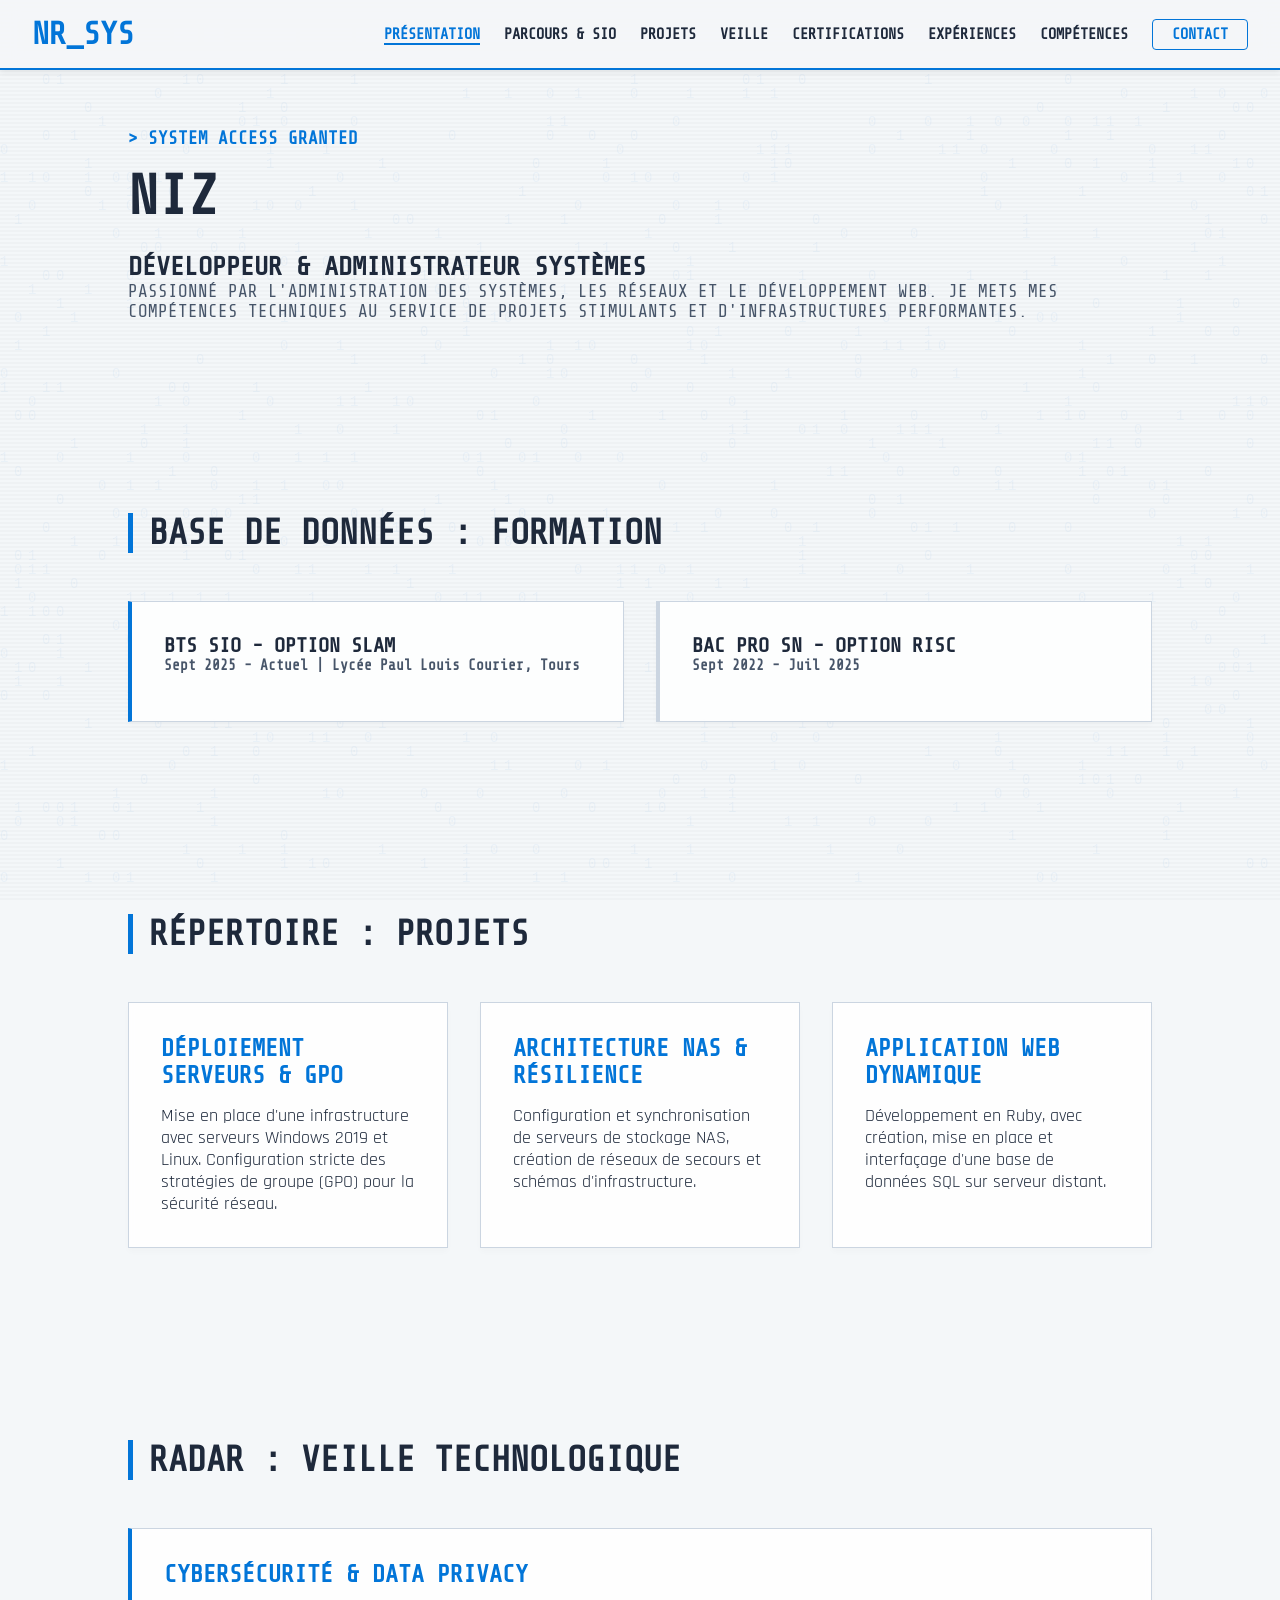
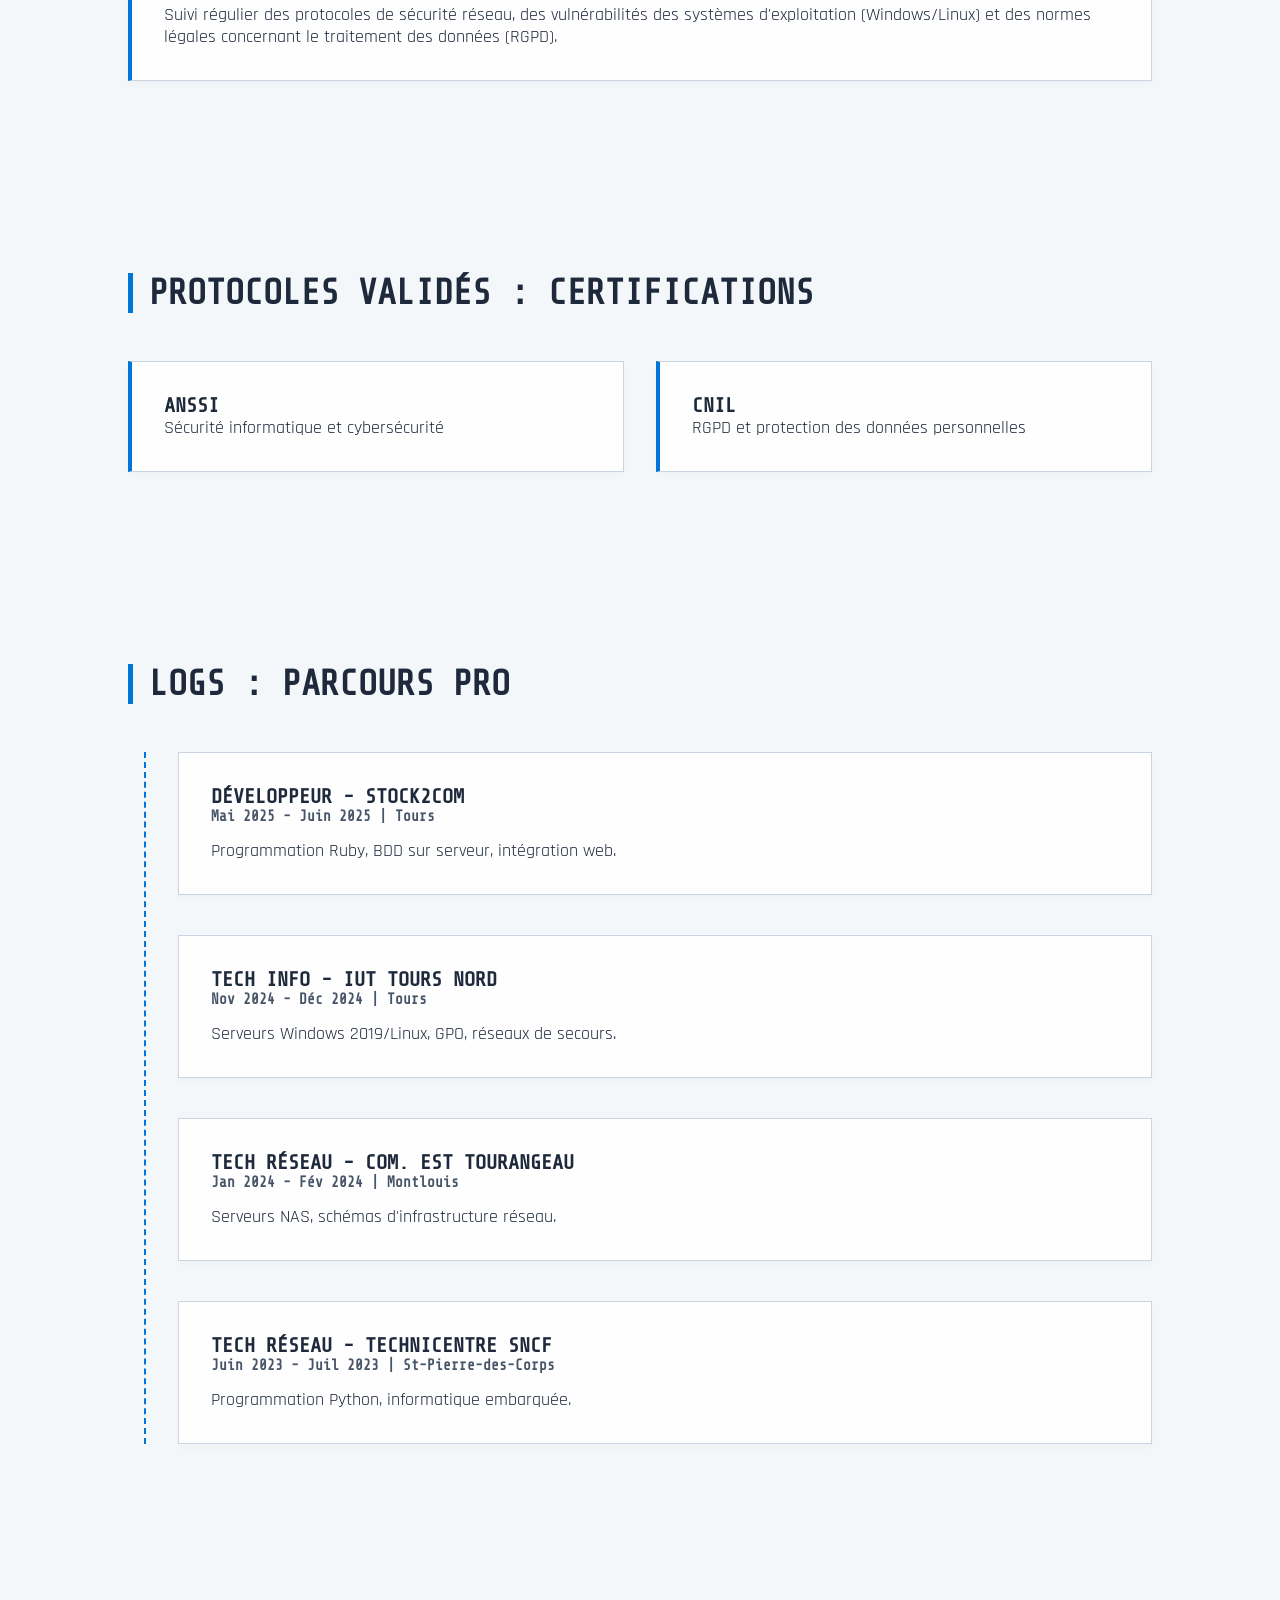
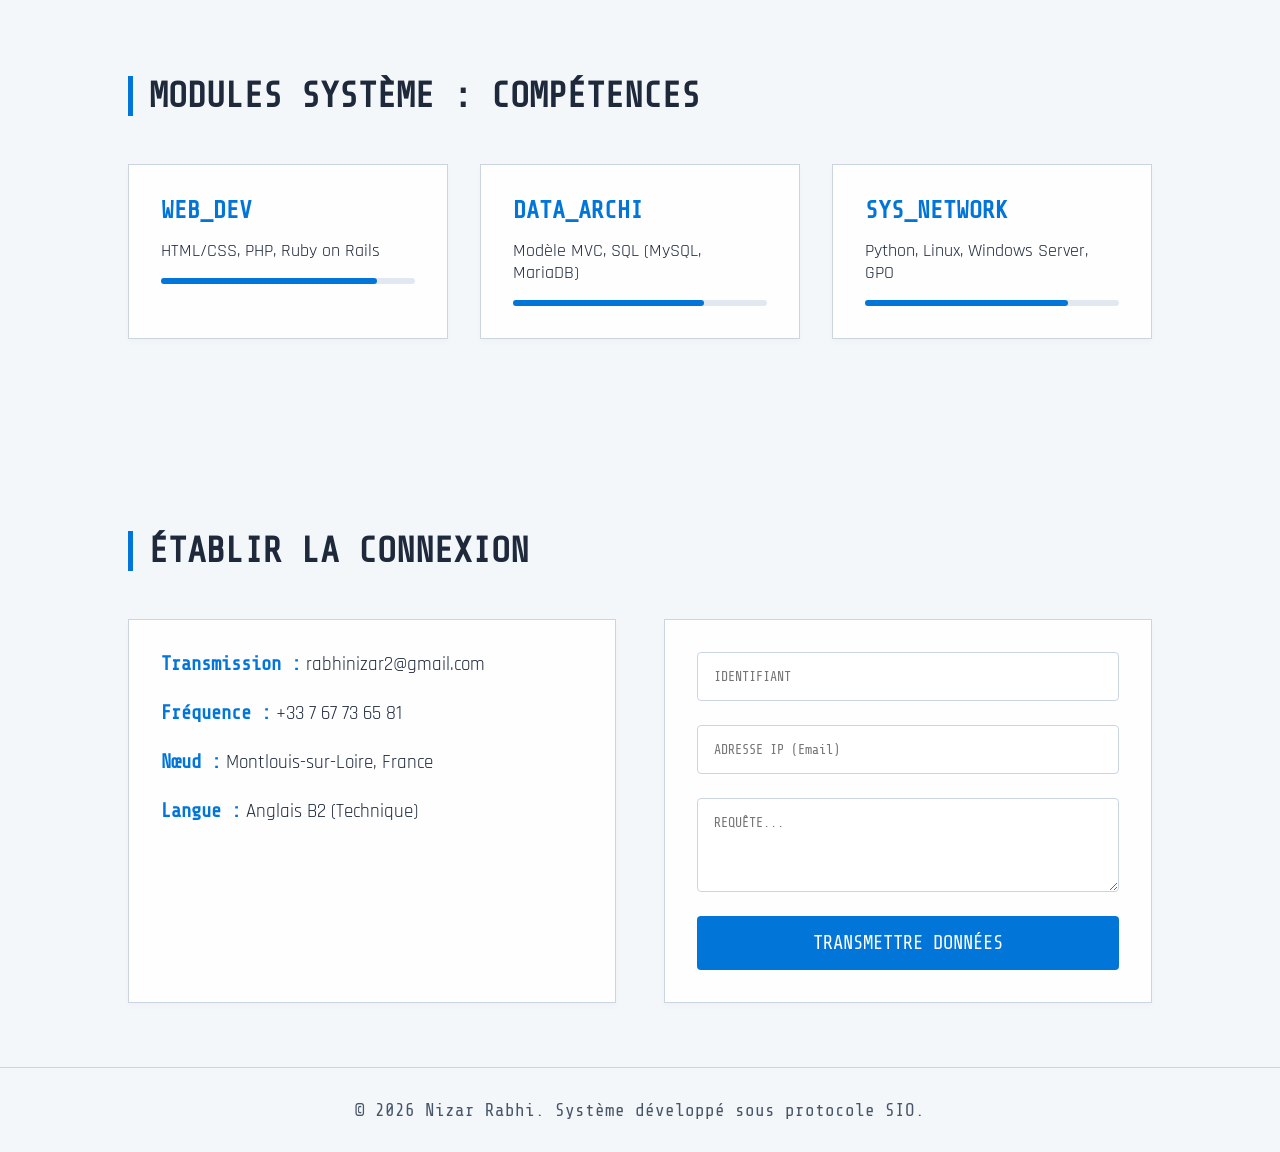
==== portfolio immobile/index.html @ 6096b87e "Add files via upload" ====
<!DOCTYPE html>
<html lang="fr">
<head>
    <meta charset="UTF-8">
    <meta name="viewport" content="width=device-width, initial-scale=1.0">
    <title>Nizar Rabhi - Digivers SLAM</title>
    <link rel="preconnect" href="https://fonts.googleapis.com">
    <link rel="preconnect" href="https://fonts.gstatic.com" crossorigin>
    <link href="https://fonts.googleapis.com/css2?family=Share+Tech+Mono&family=Rajdhani:wght@500;700&display=swap" rel="stylesheet">
    <link rel="stylesheet" href="style.css">
</head>
<body>
    <!-- Écran de démarrage Borg OS -->
    <div id="boot-screen">
        <div class="system-text" id="boot-text">INITIALISATION BORG_OS...</div>
        <div class="progress-bar"><div class="progress"></div></div>
    </div>

    <!-- Pluie binaire et Scanlines -->
    <div class="scanlines"></div>
    <canvas id="digiverse-canvas"></canvas>

    <!-- Barre de navigation complète[cite: 3] -->
    <header>
        <nav class="navbar">
            <div class="logo-element">NR_SYS</div>
            <ul class="nav-links">
                <li><a href="#presentation" class="active-link hacker-text" data-value="PRÉSENTATION">PRÉSENTATION</a></li>
                <li><a href="#parcours-sio" class="hacker-text" data-value="PARCOURS & SIO">PARCOURS & SIO</a></li>
                <li><a href="#projets" class="hacker-text" data-value="PROJETS">PROJETS</a></li>
                <li><a href="#veille" class="hacker-text" data-value="VEILLE">VEILLE</a></li>
                <li><a href="#certifications" class="hacker-text" data-value="CERTIFICATIONS">CERTIFICATIONS</a></li>
                <li><a href="#experiences" class="hacker-text" data-value="EXPÉRIENCES">EXPÉRIENCES</a></li>
                <li><a href="#competences" class="hacker-text" data-value="COMPÉTENCES">COMPÉTENCES</a></li>
                <li><a href="#contact" class="contact-btn">CONTACT</a></li>
            </ul>
        </nav>
    </header>

    <main class="content-wrapper">
        <!-- PRÉSENTATION -->
        <section id="presentation" class="section hero">
            <div class="hero-content">
                <p class="system-alert">> SYSTEM ACCESS GRANTED</p>
                <h1 class="cyan-glow" id="typewriter"></h1>
                <h2 class="hacker-text" data-value="Développeur & Administrateur Systèmes">Développeur & Administrateur Systèmes</h2>
                <div class="separator-cyan"></div>
                <p class="terminal-text">Passionné par l'administration des systèmes, les réseaux et le développement web. Je mets mes compétences techniques au service de projets stimulants et d'infrastructures performantes.</p>
            </div>
        </section>

        <!-- PARCOURS & SIO -->
        <section id="parcours-sio" class="section">
            <h2 class="section-title">BASE DE DONNÉES : FORMATION</h2>
            <div class="card-grid">
                <div class="card cyber-card border-cyan">
                    <h3 class="hacker-text" data-value="BTS SIO - Option SLAM">BTS SIO - Option SLAM</h3>
                    <p class="date">Sept 2025 - Actuel | Lycée Paul Louis Courier, Tours</p>
                </div>
                <div class="card cyber-card border-white">
                    <h3 class="hacker-text" data-value="Bac Pro SN - Option RISC">Bac Pro SN - Option RISC</h3>
                    <p class="date">Sept 2022 - Juil 2025</p>
                </div>
            </div>
        </section>

        <!-- PROJETS (Tirés de vos réalisations en stage) -->
        <section id="projets" class="section">
            <h2 class="section-title">RÉPERTOIRE : PROJETS</h2>
            <div class="card-grid">
                <div class="card cyber-card">
                    <h3 class="cyan-text">Déploiement Serveurs & GPO</h3>
                    <p>Mise en place d'une infrastructure avec serveurs Windows 2019 et Linux. Configuration stricte des stratégies de groupe (GPO) pour la sécurité réseau.</p>
                </div>
                <div class="card cyber-card">
                    <h3 class="cyan-text">Architecture NAS & Résilience</h3>
                    <p>Configuration et synchronisation de serveurs de stockage NAS, création de réseaux de secours et schémas d'infrastructure.</p>
                </div>
                <div class="card cyber-card">
                    <h3 class="cyan-text">Application Web Dynamique</h3>
                    <p>Développement en Ruby, avec création, mise en place et interfaçage d'une base de données SQL sur serveur distant.</p>
                </div>
            </div>
        </section>

        <!-- VEILLE TECHNOLOGIQUE -->
        <section id="veille" class="section">
            <h2 class="section-title">RADAR : VEILLE TECHNOLOGIQUE</h2>
            <div class="cyber-card border-cyan">
                <h3 class="cyan-text">Cybersécurité & Data Privacy</h3>
                <p>Suivi régulier des protocoles de sécurité réseau, des vulnérabilités des systèmes d'exploitation (Windows/Linux) et des normes légales concernant le traitement des données (RGPD).</p>
            </div>
        </section>

        <!-- CERTIFICATIONS -->
        <section id="certifications" class="section">
            <h2 class="section-title">PROTOCOLES VALIDÉS : CERTIFICATIONS</h2>
            <div class="card-grid">
                <div class="card cyber-card border-cyan">
                    <h3 class="hacker-text" data-value="ANSSI">ANSSI</h3>
                    <p>Sécurité informatique et cybersécurité</p>
                </div>
                <div class="card cyber-card border-cyan">
                    <h3 class="hacker-text" data-value="CNIL">CNIL</h3>
                    <p>RGPD et protection des données personnelles</p>
                </div>
            </div>
        </section>

        <!-- EXPÉRIENCES -->
        <section id="experiences" class="section">
            <h2 class="section-title">LOGS : PARCOURS PRO</h2>
            <div class="timeline">
                <div class="timeline-item cyber-card">
                    <div class="timeline-dot"></div>
                    <h3 class="hacker-text" data-value="Développeur - stock2com">Développeur - stock2com</h3>
                    <p class="date">Mai 2025 - Juin 2025 | Tours</p>
                    <p>Programmation Ruby, BDD sur serveur, intégration web.</p>
                </div>
                <div class="timeline-item cyber-card">
                    <div class="timeline-dot"></div>
                    <h3 class="hacker-text" data-value="Tech Info - IUT TOURS NORD">Tech Info - IUT TOURS NORD</h3>
                    <p class="date">Nov 2024 - Déc 2024 | Tours</p>
                    <p>Serveurs Windows 2019/Linux, GPO, réseaux de secours.</p>
                </div>
                <div class="timeline-item cyber-card">
                    <div class="timeline-dot"></div>
                    <h3 class="hacker-text" data-value="Tech Réseau - Com. Est Tourangeau">Tech Réseau - Com. Est Tourangeau</h3>
                    <p class="date">Jan 2024 - Fév 2024 | Montlouis</p>
                    <p>Serveurs NAS, schémas d'infrastructure réseau.</p>
                </div>
                <div class="timeline-item cyber-card">
                    <div class="timeline-dot"></div>
                    <h3 class="hacker-text" data-value="Tech Réseau - TECHNICENTRE SNCF">Tech Réseau - TECHNICENTRE SNCF</h3>
                    <p class="date">Juin 2023 - Juil 2023 | St-Pierre-des-Corps</p>
                    <p>Programmation Python, informatique embarquée.</p>
                </div>
            </div>
        </section>

        <!-- COMPÉTENCES -->
        <section id="competences" class="section">
            <h2 class="section-title">MODULES SYSTÈME : COMPÉTENCES</h2>
            <div class="skills-container">
                <div class="skill-box cyber-card">
                    <h3 class="cyan-text">WEB_DEV</h3>
                    <p>HTML/CSS, PHP, Ruby on Rails</p>
                    <div class="progress-bar-small"><div class="fill" style="width: 85%;"></div></div>
                </div>
                <div class="skill-box cyber-card">
                    <h3 class="cyan-text">DATA_ARCHI</h3>
                    <p>Modèle MVC, SQL (MySQL, MariaDB)</p>
                    <div class="progress-bar-small"><div class="fill" style="width: 75%;"></div></div>
                </div>
                <div class="skill-box cyber-card">
                    <h3 class="cyan-text">SYS_NETWORK</h3>
                    <p>Python, Linux, Windows Server, GPO</p>
                    <div class="progress-bar-small"><div class="fill" style="width: 80%;"></div></div>
                </div>
            </div>
        </section>

        <!-- CONTACT -->
        <section id="contact" class="section">
            <h2 class="section-title">ÉTABLIR LA CONNEXION</h2>
            <div class="contact-wrapper">
                <div class="contact-info-panel cyber-card">
                    <p><span class="label">Transmission :</span> rabhinizar2@gmail.com</p>
                    <p><span class="label">Fréquence :</span> +33 7 67 73 65 81</p>
                    <p><span class="label">Nœud :</span> Montlouis-sur-Loire, France</p>
                    <p><span class="label">Langue :</span> Anglais B2 (Technique)</p>
                </div>
                
                <form action="contact.php" method="POST" class="custom-form cyber-card">
                    <input type="text" name="name" placeholder="IDENTIFIANT" required>
                    <input type="email" name="email" placeholder="ADRESSE IP (Email)" required>
                    <textarea name="message" rows="4" placeholder="REQUÊTE..." required></textarea>
                    <button type="submit" class="submit-btn">TRANSMETTRE DONNÉES</button>
                </form>
            </div>
        </section>
    </main>

    <footer>
        <p>&copy; 2026 Nizar Rabhi. Système développé sous protocole SIO.</p>
    </footer>
    <script src="script.js"></script>
</body>
</html>
---- portfolio immobile/style.css ----
:root {
    --bg-light: #f4f7f9; /* Fond clair technologique */
    --tech-blue: #0275d8; /* Bleu tech intense (remplace le cyan fluo) */
    --tech-blue-dim: rgba(2, 117, 216, 0.15);
    --text-dark: #1e293b; /* Texte principal sombre */
    --text-muted: #475569; /* Texte secondaire */
    --card-bg: rgba(255, 255, 255, 0.85); /* Cartes blanches translucides */
    --font-ui: 'Share Tech Mono', monospace;
    --font-body: 'Rajdhani', sans-serif;
}

* { margin: 0; padding: 0; box-sizing: border-box; }

body {
    background-color: var(--bg-light);
    color: var(--text-dark);
    font-family: var(--font-body);
    font-size: 1.1rem;
    overflow-x: hidden;
}

html { scroll-behavior: smooth; }

/* CANVAS (Le Digivers version claire) et SCANLINES subtiles */
#digiverse-canvas {
    position: fixed;
    top: 0; left: 0; width: 100%; height: 100%;
    z-index: -2;
    opacity: 0.3; /* Plus visible sur fond clair */
}

.scanlines {
    position: fixed;
    top: 0; left: 0; width: 100%; height: 100%;
    /* Scanlines grises très discrètes pour l'effet écran */
    background: linear-gradient(to bottom, rgba(255,255,255,0), rgba(255,255,255,0) 50%, rgba(0,0,0,0.02) 50%, rgba(0,0,0,0.02));
    background-size: 100% 4px;
    z-index: -1;
    pointer-events: none;
}

/* BOOT SCREEN */
#boot-screen {
    position: fixed;
    top: 0; left: 0; width: 100%; height: 100vh;
    background-color: var(--bg-light);
    display: flex;
    flex-direction: column;
    justify-content: center;
    align-items: center;
    z-index: 9999;
    font-family: var(--font-ui);
    color: var(--tech-blue);
    transition: opacity 0.5s ease;
}

.progress-bar { width: 300px; height: 2px; background: #cbd5e1; margin-top: 20px; }
.progress { width: 0%; height: 100%; background: var(--tech-blue); box-shadow: 0 0 8px var(--tech-blue-dim); }

h1, h2, h3, .logo-element, .terminal-text { font-family: var(--font-ui); text-transform: uppercase; }

/* NAVBAR */
header {
    position: fixed;
    top: 0; width: 100%;
    background: rgba(244, 247, 249, 0.9);
    border-bottom: 2px solid var(--tech-blue);
    backdrop-filter: blur(10px);
    box-shadow: 0 4px 6px rgba(0,0,0,0.05);
    z-index: 1000;
}

.navbar { display: flex; justify-content: space-between; align-items: center; padding: 1rem 2rem; max-width: 1400px; margin: 0 auto; flex-wrap: wrap; gap: 1rem; }
.logo-element { font-size: 2rem; color: var(--tech-blue); font-weight: bold; }
.nav-links { list-style: none; display: flex; gap: 1.5rem; flex-wrap: wrap; justify-content: center;}
.nav-links a { text-decoration: none; color: var(--text-dark); font-weight: bold; font-family: var(--font-ui); font-size: 0.95rem; transition: 0.3s; }
.nav-links a:hover { color: var(--tech-blue); }
.active-link { color: var(--tech-blue) !important; border-bottom: 2px solid var(--tech-blue); }

.contact-btn {
    background: transparent;
    border: 1px solid var(--tech-blue);
    padding: 0.4rem 1.2rem;
    color: var(--tech-blue) !important;
    border-radius: 4px;
}
.contact-btn:hover { background: var(--tech-blue); color: #fff !important; box-shadow: 0 4px 10px var(--tech-blue-dim); }

.content-wrapper { position: relative; z-index: 1; }
.section { padding: 8rem 10% 4rem; }

.section-title {
    color: var(--text-dark);
    font-size: 2.2rem;
    margin-bottom: 3rem;
    border-left: 5px solid var(--tech-blue);
    padding-left: 1rem;
}

.system-alert { color: var(--tech-blue); font-family: var(--font-ui); margin-bottom: 1rem; font-weight: bold; }
.cyan-glow { font-size: 3.5rem; color: var(--text-dark); margin-bottom: 1rem; height: 4.5rem; }
.terminal-text { color: var(--text-muted); }

/* CARTES CYBERNÉTIQUES CLAIRES */
.cyber-card {
    background: var(--card-bg);
    border: 1px solid #cbd5e1;
    padding: 2rem;
    backdrop-filter: blur(5px);
    transition: 0.3s;
    position: relative;
    overflow: hidden;
    box-shadow: 0 4px 6px rgba(0,0,0,0.02);
}

.cyber-card::before {
    content: ''; position: absolute; top: 0; left: 0; width: 100%; height: 3px;
    background: linear-gradient(90deg, transparent, var(--tech-blue), transparent);
    transform: translateX(-100%); transition: 0.5s;
}
.cyber-card:hover::before { transform: translateX(100%); }
.cyber-card:hover { border-color: var(--tech-blue); box-shadow: 0 10px 20px var(--tech-blue-dim); transform: translateY(-5px); }

.border-cyan { border-left: 4px solid var(--tech-blue); }
.border-white { border-left: 4px solid #cbd5e1; } /* Remplacé par gris clair */

.card-grid, .skills-container { display: grid; grid-template-columns: repeat(auto-fit, minmax(300px, 1fr)); gap: 2rem; }
.cyan-text { color: var(--tech-blue); font-family: var(--font-ui); margin-bottom: 1rem; font-size: 1.5rem;}
.date { color: var(--text-muted); font-family: var(--font-ui); font-size: 0.9rem; margin-bottom: 1rem; font-weight: bold; }

.progress-bar-small { width: 100%; height: 6px; background: #e2e8f0; margin-top: 1rem; border-radius: 3px; }
.fill { height: 100%; background: var(--tech-blue); border-radius: 3px; }

/* TIMELINE CYBER */
.timeline { border-left: 2px dashed var(--tech-blue); padding-left: 2rem; margin-left: 1rem; }
.timeline-item { margin-bottom: 2.5rem; }
.timeline-dot {
    position: absolute; left: -41px; top: 20px; width: 14px; height: 14px;
    background: var(--bg-light); border: 3px solid var(--tech-blue);
    border-radius: 50%;
}

/* FORMULAIRE */
.contact-wrapper { display: grid; grid-template-columns: 1fr 1fr; gap: 3rem; }
@media (max-width: 768px) { .contact-wrapper { grid-template-columns: 1fr; } }
.contact-info-panel .label { color: var(--tech-blue); font-family: var(--font-ui); font-weight: bold; }
.contact-info-panel p { font-size: 1.2rem; margin-bottom: 1.5rem; color: var(--text-dark); }

.custom-form { display: flex; flex-direction: column; gap: 1.5rem; }
.custom-form input, .custom-form textarea {
    width: 100%; padding: 1rem; background: #ffffff;
    border: 1px solid #cbd5e1; color: var(--text-dark); font-family: var(--font-ui);
    border-radius: 4px;
}
.custom-form input:focus, .custom-form textarea:focus { outline: none; border-color: var(--tech-blue); box-shadow: 0 0 0 3px var(--tech-blue-dim); }

.submit-btn {
    background: var(--tech-blue); color: #fff; border: none; border-radius: 4px;
    padding: 1rem; font-family: var(--font-ui); font-size: 1.2rem; cursor: pointer; transition: 0.3s;
}
.submit-btn:hover { background: #025aa5; box-shadow: 0 4px 10px var(--tech-blue-dim); }

footer { text-align: center; padding: 2rem; border-top: 1px solid #cbd5e1; font-family: var(--font-ui); color: var(--text-muted); }
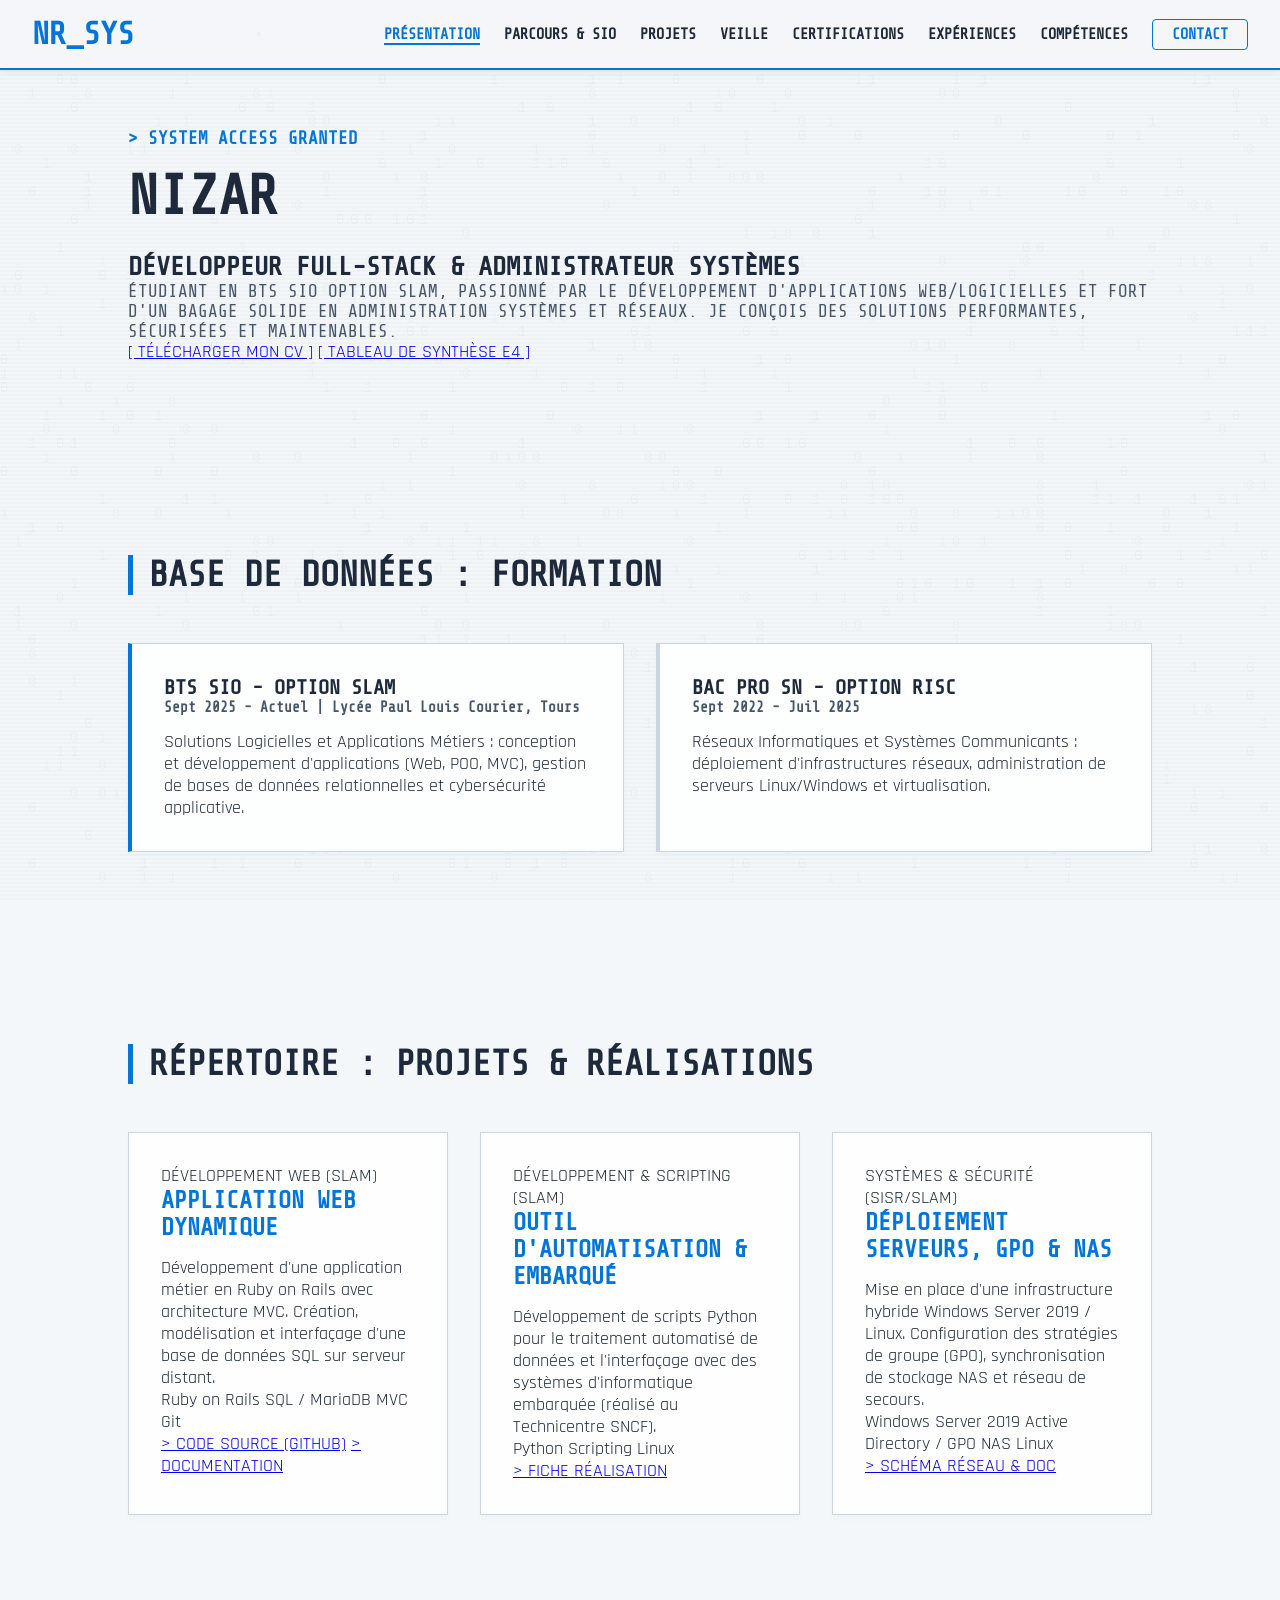
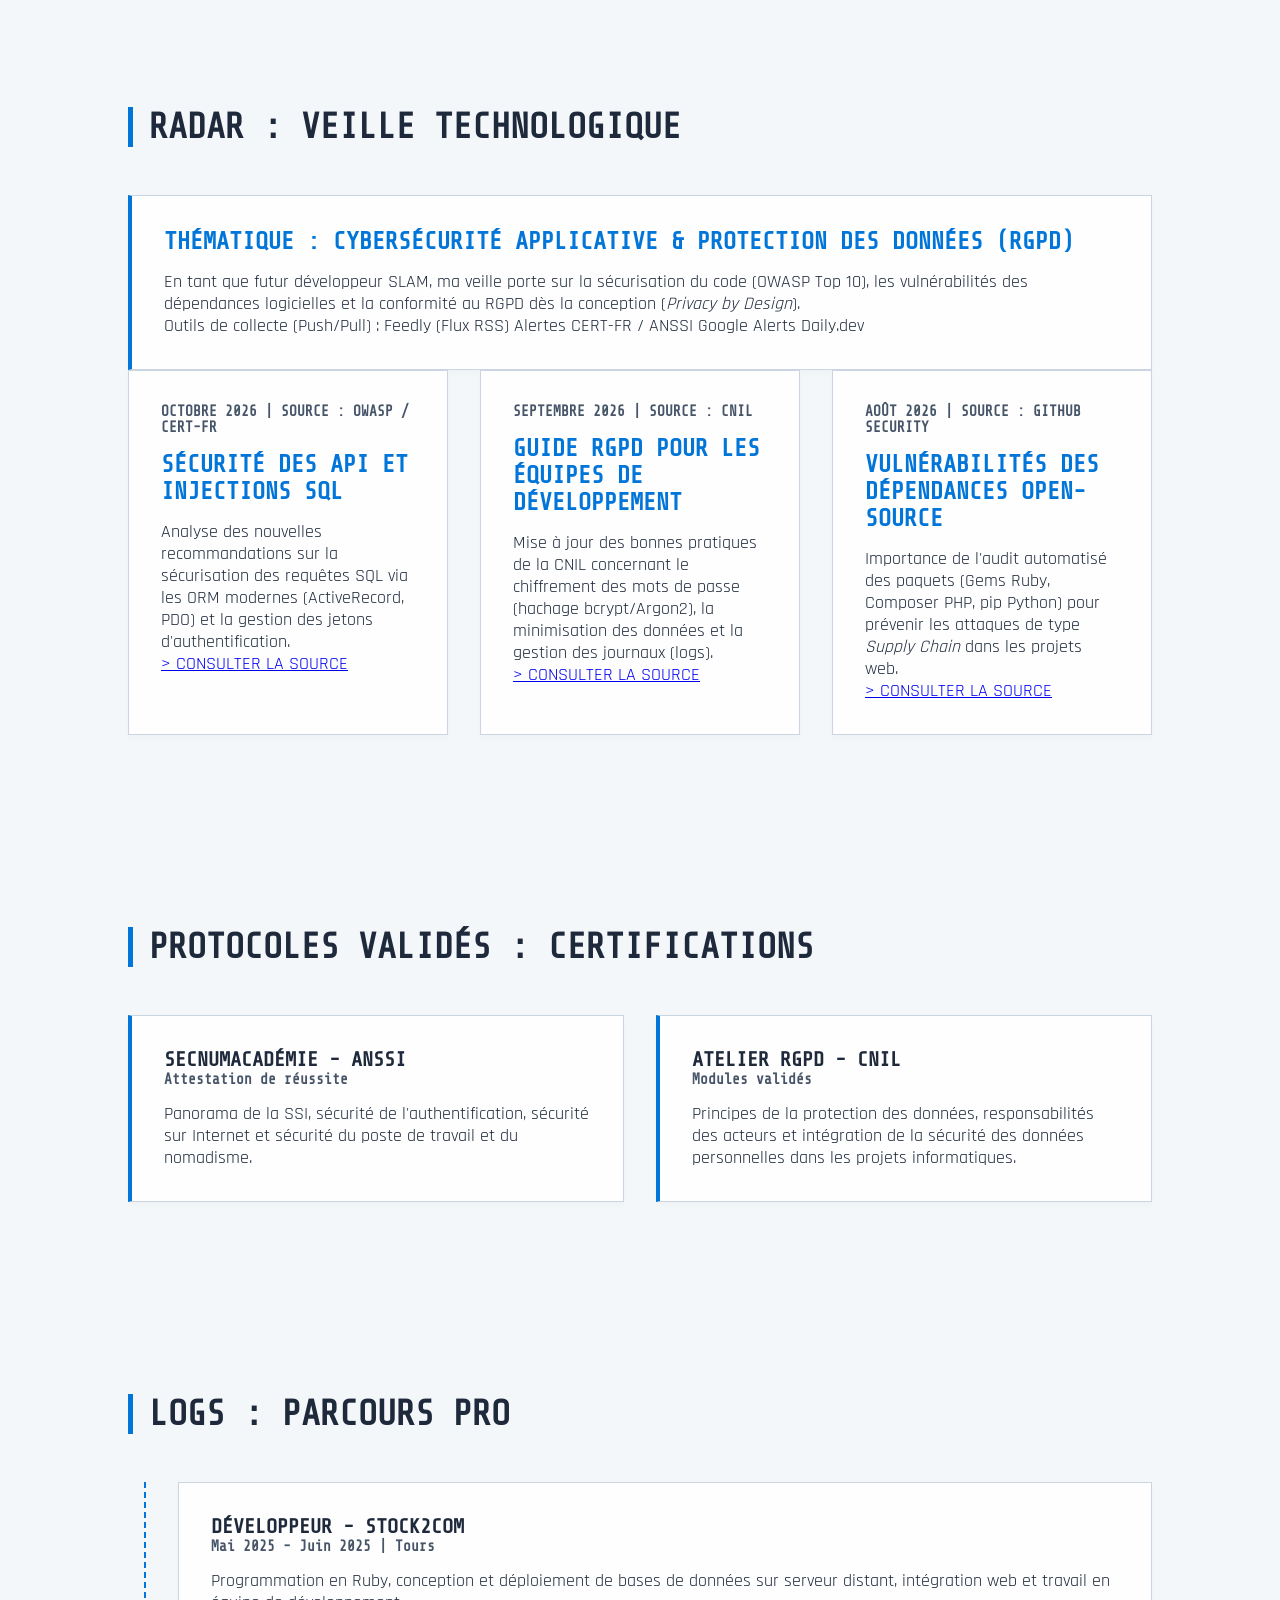
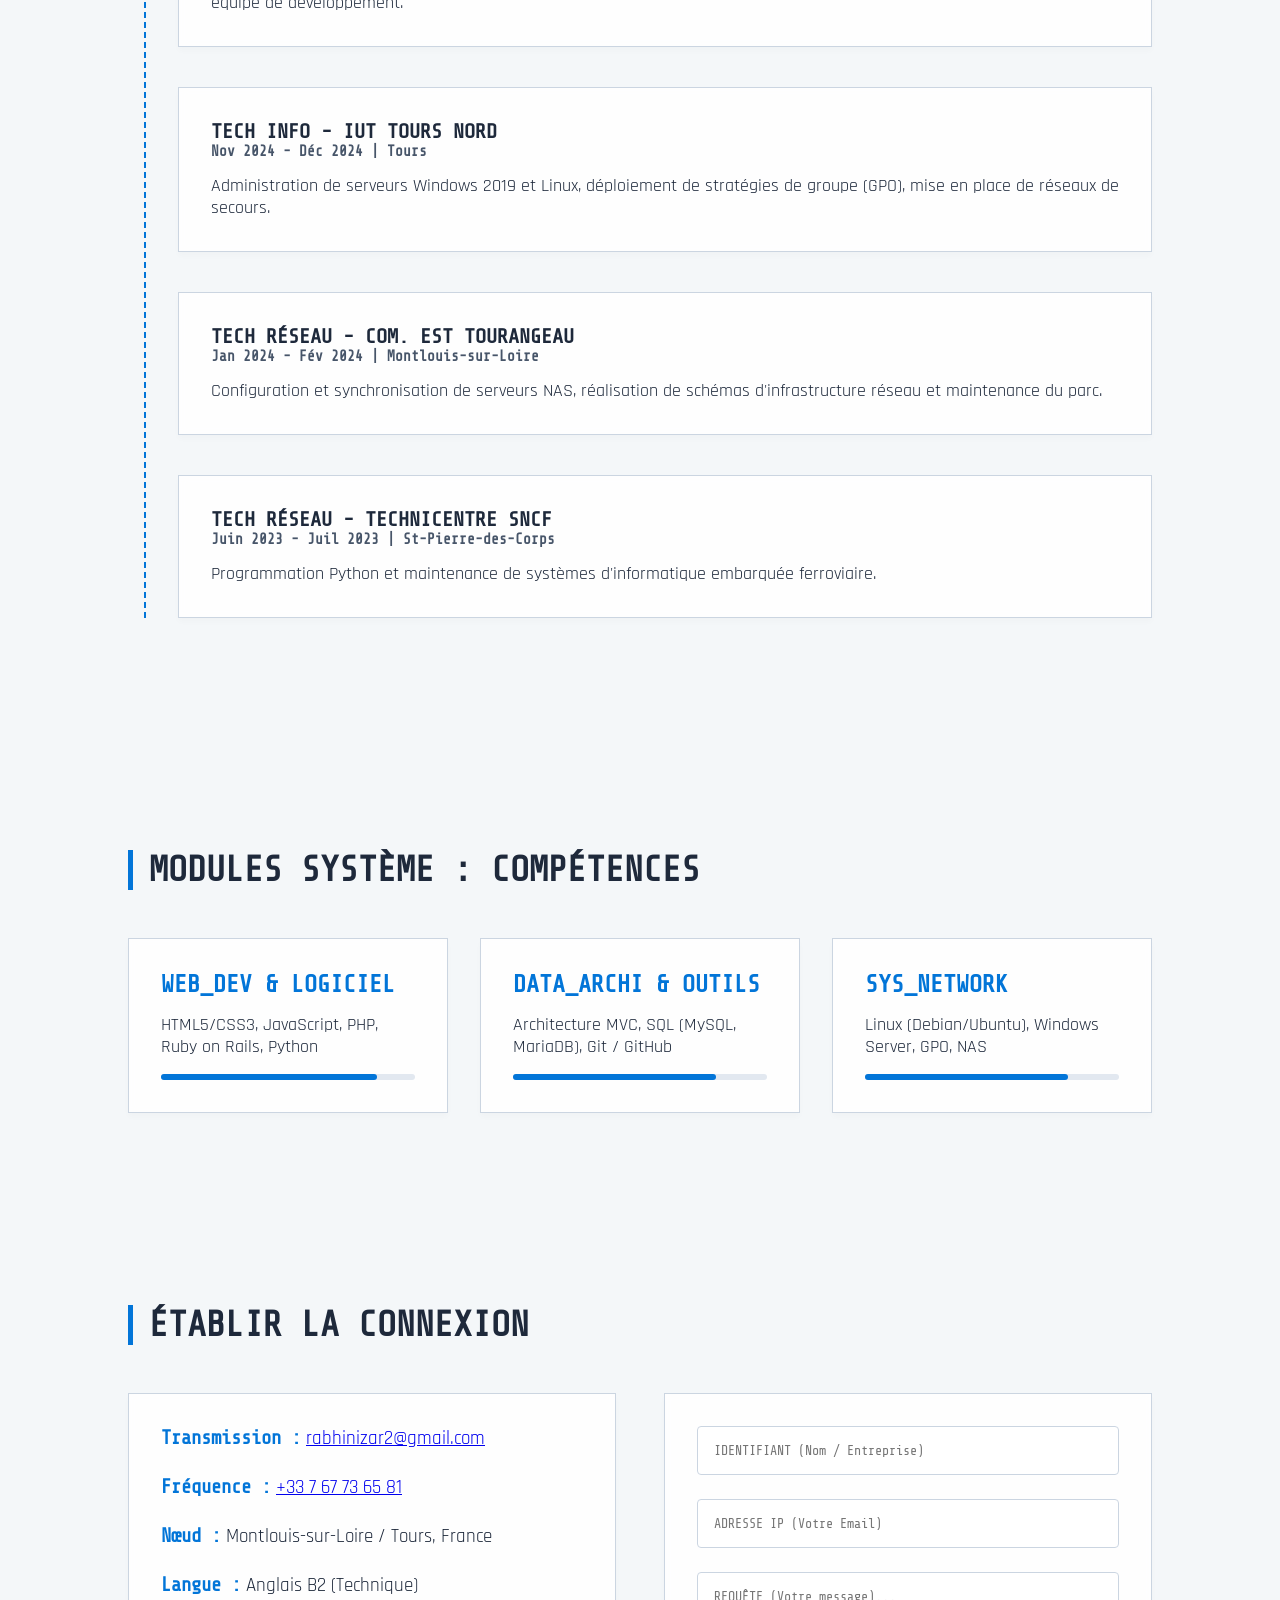
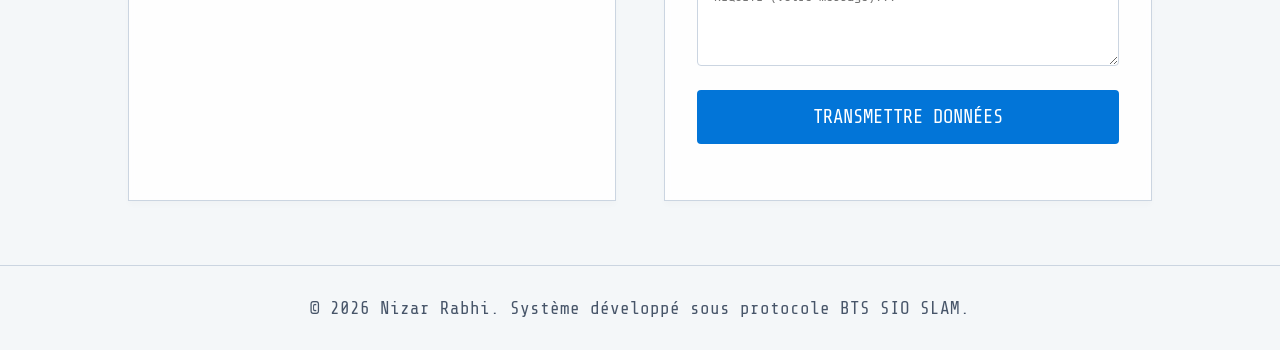
==== commit 01ac270c: "Update index.html" ====
--- a/portfolio immobile/index.html
+++ b/portfolio immobile/index.html
@@ -20,19 +20,27 @@
     <div class="scanlines"></div>
     <canvas id="digiverse-canvas"></canvas>
 
-    <!-- Barre de navigation complète[cite: 3] -->
+    <!-- Barre de navigation complète -->
     <header>
         <nav class="navbar">
             <div class="logo-element">NR_SYS</div>
-            <ul class="nav-links">
-                <li><a href="#presentation" class="active-link hacker-text" data-value="PRÉSENTATION">PRÉSENTATION</a></li>
-                <li><a href="#parcours-sio" class="hacker-text" data-value="PARCOURS & SIO">PARCOURS & SIO</a></li>
-                <li><a href="#projets" class="hacker-text" data-value="PROJETS">PROJETS</a></li>
-                <li><a href="#veille" class="hacker-text" data-value="VEILLE">VEILLE</a></li>
-                <li><a href="#certifications" class="hacker-text" data-value="CERTIFICATIONS">CERTIFICATIONS</a></li>
-                <li><a href="#experiences" class="hacker-text" data-value="EXPÉRIENCES">EXPÉRIENCES</a></li>
-                <li><a href="#competences" class="hacker-text" data-value="COMPÉTENCES">COMPÉTENCES</a></li>
-                <li><a href="#contact" class="contact-btn">CONTACT</a></li>
+            
+            <!-- Bouton Menu Burger pour mobile -->
+            <button class="menu-toggle" id="mobile-menu" aria-label="Ouvrir le menu">
+                <span class="bar"></span>
+                <span class="bar"></span>
+                <span class="bar"></span>
+            </button>
+
+            <ul class="nav-links" id="nav-links">
+                <li><a href="#presentation" class="nav-item active-link hacker-text" data-value="PRÉSENTATION">PRÉSENTATION</a></li>
+                <li><a href="#parcours-sio" class="nav-item hacker-text" data-value="PARCOURS & SIO">PARCOURS & SIO</a></li>
+                <li><a href="#projets" class="nav-item hacker-text" data-value="PROJETS">PROJETS</a></li>
+                <li><a href="#veille" class="nav-item hacker-text" data-value="VEILLE">VEILLE</a></li>
+                <li><a href="#certifications" class="nav-item hacker-text" data-value="CERTIFICATIONS">CERTIFICATIONS</a></li>
+                <li><a href="#experiences" class="nav-item hacker-text" data-value="EXPÉRIENCES">EXPÉRIENCES</a></li>
+                <li><a href="#competences" class="nav-item hacker-text" data-value="COMPÉTENCES">COMPÉTENCES</a></li>
+                <li><a href="#contact" class="nav-item contact-btn">CONTACT</a></li>
             </ul>
         </nav>
     </header>
@@ -43,9 +51,15 @@
             <div class="hero-content">
                 <p class="system-alert">> SYSTEM ACCESS GRANTED</p>
                 <h1 class="cyan-glow" id="typewriter"></h1>
-                <h2 class="hacker-text" data-value="Développeur & Administrateur Systèmes">Développeur & Administrateur Systèmes</h2>
+                <h2 class="hacker-text subtitle-hero" data-value="Développeur Full-Stack & Administrateur Systèmes">Développeur Full-Stack & Administrateur Systèmes</h2>
                 <div class="separator-cyan"></div>
-                <p class="terminal-text">Passionné par l'administration des systèmes, les réseaux et le développement web. Je mets mes compétences techniques au service de projets stimulants et d'infrastructures performantes.</p>
+                <p class="terminal-text">Étudiant en BTS SIO option SLAM, passionné par le développement d'applications web/logicielles et fort d'un bagage solide en administration systèmes et réseaux. Je conçois des solutions performantes, sécurisées et maintenables.</p>
+                
+                <!-- Boutons essentiels pour le jury BTS SIO et les recruteurs -->
+                <div class="hero-actions">
+                    <a href="cv-nizar-rabhi.pdf" target="_blank" class="cyber-btn primary-btn">[ TÉLÉCHARGER MON CV ]</a>
+                    <a href="tableau-synthese-e4.pdf" target="_blank" class="cyber-btn secondary-btn">[ TABLEAU DE SYNTHÈSE E4 ]</a>
+                </div>
             </div>
         </section>
 
@@ -56,39 +70,110 @@
                 <div class="card cyber-card border-cyan">
                     <h3 class="hacker-text" data-value="BTS SIO - Option SLAM">BTS SIO - Option SLAM</h3>
                     <p class="date">Sept 2025 - Actuel | Lycée Paul Louis Courier, Tours</p>
+                    <p>Solutions Logicielles et Applications Métiers : conception et développement d'applications (Web, POO, MVC), gestion de bases de données relationnelles et cybersécurité applicative.</p>
                 </div>
                 <div class="card cyber-card border-white">
                     <h3 class="hacker-text" data-value="Bac Pro SN - Option RISC">Bac Pro SN - Option RISC</h3>
                     <p class="date">Sept 2022 - Juil 2025</p>
-                </div>
-            </div>
-        </section>
-
-        <!-- PROJETS (Tirés de vos réalisations en stage) -->
+                    <p>Réseaux Informatiques et Systèmes Communicants : déploiement d'infrastructures réseaux, administration de serveurs Linux/Windows et virtualisation.</p>
+                </div>
+            </div>
+        </section>
+
+        <!-- PROJETS (Enrichis pour l'épreuve E4 / E5 SLAM) -->
         <section id="projets" class="section">
-            <h2 class="section-title">RÉPERTOIRE : PROJETS</h2>
-            <div class="card-grid">
-                <div class="card cyber-card">
-                    <h3 class="cyan-text">Déploiement Serveurs & GPO</h3>
-                    <p>Mise en place d'une infrastructure avec serveurs Windows 2019 et Linux. Configuration stricte des stratégies de groupe (GPO) pour la sécurité réseau.</p>
-                </div>
-                <div class="card cyber-card">
-                    <h3 class="cyan-text">Architecture NAS & Résilience</h3>
-                    <p>Configuration et synchronisation de serveurs de stockage NAS, création de réseaux de secours et schémas d'infrastructure.</p>
-                </div>
-                <div class="card cyber-card">
-                    <h3 class="cyan-text">Application Web Dynamique</h3>
-                    <p>Développement en Ruby, avec création, mise en place et interfaçage d'une base de données SQL sur serveur distant.</p>
-                </div>
-            </div>
-        </section>
-
-        <!-- VEILLE TECHNOLOGIQUE -->
+            <h2 class="section-title">RÉPERTOIRE : PROJETS & RÉALISATIONS</h2>
+            <div class="card-grid">
+                <div class="card cyber-card project-card">
+                    <div>
+                        <span class="project-category">DÉVELOPPEMENT WEB (SLAM)</span>
+                        <h3 class="cyan-text">Application Web Dynamique</h3>
+                        <p>Développement d'une application métier en Ruby on Rails avec architecture MVC. Création, modélisation et interfaçage d'une base de données SQL sur serveur distant.</p>
+                        <div class="tech-tags">
+                            <span class="tag">Ruby on Rails</span>
+                            <span class="tag">SQL / MariaDB</span>
+                            <span class="tag">MVC</span>
+                            <span class="tag">Git</span>
+                        </div>
+                    </div>
+                    <div class="project-links">
+                        <a href="#" target="_blank" class="project-btn">> CODE SOURCE (GITHUB)</a>
+                        <a href="#" target="_blank" class="project-btn">> DOCUMENTATION</a>
+                    </div>
+                </div>
+
+                <div class="card cyber-card project-card">
+                    <div>
+                        <span class="project-category">DÉVELOPPEMENT & SCRIPTING (SLAM)</span>
+                        <h3 class="cyan-text">Outil d'Automatisation & Embarqué</h3>
+                        <p>Développement de scripts Python pour le traitement automatisé de données et l'interfaçage avec des systèmes d'informatique embarquée (réalisé au Technicentre SNCF).</p>
+                        <div class="tech-tags">
+                            <span class="tag">Python</span>
+                            <span class="tag">Scripting</span>
+                            <span class="tag">Linux</span>
+                        </div>
+                    </div>
+                    <div class="project-links">
+                        <a href="#" target="_blank" class="project-btn">> FICHE RÉALISATION</a>
+                    </div>
+                </div>
+
+                <div class="card cyber-card project-card">
+                    <div>
+                        <span class="project-category">SYSTÈMES & SÉCURITÉ (SISR/SLAM)</span>
+                        <h3 class="cyan-text">Déploiement Serveurs, GPO & NAS</h3>
+                        <p>Mise en place d'une infrastructure hybride Windows Server 2019 / Linux. Configuration des stratégies de groupe (GPO), synchronisation de stockage NAS et réseau de secours.</p>
+                        <div class="tech-tags">
+                            <span class="tag">Windows Server 2019</span>
+                            <span class="tag">Active Directory / GPO</span>
+                            <span class="tag">NAS</span>
+                            <span class="tag">Linux</span>
+                        </div>
+                    </div>
+                    <div class="project-links">
+                        <a href="#" target="_blank" class="project-btn">> SCHÉMA RÉSEAU & DOC</a>
+                    </div>
+                </div>
+            </div>
+        </section>
+
+        <!-- VEILLE TECHNOLOGIQUE (Structurée pour le jury BTS SIO) -->
         <section id="veille" class="section">
             <h2 class="section-title">RADAR : VEILLE TECHNOLOGIQUE</h2>
-            <div class="cyber-card border-cyan">
-                <h3 class="cyan-text">Cybersécurité & Data Privacy</h3>
-                <p>Suivi régulier des protocoles de sécurité réseau, des vulnérabilités des systèmes d'exploitation (Windows/Linux) et des normes légales concernant le traitement des données (RGPD).</p>
+            
+            <!-- Thématique et méthodologie -->
+            <div class="cyber-card border-cyan veille-intro">
+                <h3 class="cyan-text">Thématique : Cybersécurité Applicative & Protection des Données (RGPD)</h3>
+                <p>En tant que futur développeur SLAM, ma veille porte sur la sécurisation du code (OWASP Top 10), les vulnérabilités des dépendances logicielles et la conformité au RGPD dès la conception (<em>Privacy by Design</em>).</p>
+                <div class="veille-tools">
+                    <span class="tool-label">Outils de collecte (Push/Pull) :</span>
+                    <span class="tag">Feedly (Flux RSS)</span>
+                    <span class="tag">Alertes CERT-FR / ANSSI</span>
+                    <span class="tag">Google Alerts</span>
+                    <span class="tag">Daily.dev</span>
+                </div>
+            </div>
+
+            <!-- Articles de veille -->
+            <div class="card-grid">
+                <div class="card cyber-card">
+                    <p class="date">OCTOBRE 2026 | SOURCE : OWASP / CERT-FR</p>
+                    <h3 class="cyan-text">Sécurité des API et Injections SQL</h3>
+                    <p>Analyse des nouvelles recommandations sur la sécurisation des requêtes SQL via les ORM modernes (ActiveRecord, PDO) et la gestion des jetons d'authentification.</p>
+                    <a href="https://www.cert.ssi.gouv.fr/" target="_blank" class="project-btn">> CONSULTER LA SOURCE</a>
+                </div>
+                <div class="card cyber-card">
+                    <p class="date">SEPTEMBRE 2026 | SOURCE : CNIL</p>
+                    <h3 class="cyan-text">Guide RGPD pour les Équipes de Développement</h3>
+                    <p>Mise à jour des bonnes pratiques de la CNIL concernant le chiffrement des mots de passe (hachage bcrypt/Argon2), la minimisation des données et la gestion des journaux (logs).</p>
+                    <a href="https://www.cnil.fr/fr/guide-rgpd-du-developpeur" target="_blank" class="project-btn">> CONSULTER LA SOURCE</a>
+                </div>
+                <div class="card cyber-card">
+                    <p class="date">AOÛT 2026 | SOURCE : GITHUB SECURITY</p>
+                    <h3 class="cyan-text">Vulnérabilités des Dépendances Open-Source</h3>
+                    <p>Importance de l'audit automatisé des paquets (Gems Ruby, Composer PHP, pip Python) pour prévenir les attaques de type <em>Supply Chain</em> dans les projets web.</p>
+                    <a href="https://github.com/security" target="_blank" class="project-btn">> CONSULTER LA SOURCE</a>
+                </div>
             </div>
         </section>
 
@@ -97,43 +182,53 @@
             <h2 class="section-title">PROTOCOLES VALIDÉS : CERTIFICATIONS</h2>
             <div class="card-grid">
                 <div class="card cyber-card border-cyan">
-                    <h3 class="hacker-text" data-value="ANSSI">ANSSI</h3>
-                    <p>Sécurité informatique et cybersécurité</p>
+                    <h3 class="hacker-text" data-value="SecNumacadémie - ANSSI">SecNumacadémie - ANSSI</h3>
+                    <p class="date">Attestation de réussite</p>
+                    <p>Panorama de la SSI, sécurité de l'authentification, sécurité sur Internet et sécurité du poste de travail et du nomadisme.</p>
                 </div>
                 <div class="card cyber-card border-cyan">
-                    <h3 class="hacker-text" data-value="CNIL">CNIL</h3>
-                    <p>RGPD et protection des données personnelles</p>
-                </div>
-            </div>
-        </section>
-
-        <!-- EXPÉRIENCES -->
+                    <h3 class="hacker-text" data-value="Atelier RGPD - CNIL">Atelier RGPD - CNIL</h3>
+                    <p class="date">Modules validés</p>
+                    <p>Principes de la protection des données, responsabilités des acteurs et intégration de la sécurité des données personnelles dans les projets informatiques.</p>
+                </div>
+            </div>
+        </section>
+
+        <!-- EXPÉRIENCES (Structure HTML corrigée pour afficher les points de la timeline) -->
         <section id="experiences" class="section">
             <h2 class="section-title">LOGS : PARCOURS PRO</h2>
             <div class="timeline">
-                <div class="timeline-item cyber-card">
-                    <div class="timeline-dot"></div>
-                    <h3 class="hacker-text" data-value="Développeur - stock2com">Développeur - stock2com</h3>
-                    <p class="date">Mai 2025 - Juin 2025 | Tours</p>
-                    <p>Programmation Ruby, BDD sur serveur, intégration web.</p>
-                </div>
-                <div class="timeline-item cyber-card">
-                    <div class="timeline-dot"></div>
-                    <h3 class="hacker-text" data-value="Tech Info - IUT TOURS NORD">Tech Info - IUT TOURS NORD</h3>
-                    <p class="date">Nov 2024 - Déc 2024 | Tours</p>
-                    <p>Serveurs Windows 2019/Linux, GPO, réseaux de secours.</p>
-                </div>
-                <div class="timeline-item cyber-card">
-                    <div class="timeline-dot"></div>
-                    <h3 class="hacker-text" data-value="Tech Réseau - Com. Est Tourangeau">Tech Réseau - Com. Est Tourangeau</h3>
-                    <p class="date">Jan 2024 - Fév 2024 | Montlouis</p>
-                    <p>Serveurs NAS, schémas d'infrastructure réseau.</p>
-                </div>
-                <div class="timeline-item cyber-card">
-                    <div class="timeline-dot"></div>
-                    <h3 class="hacker-text" data-value="Tech Réseau - TECHNICENTRE SNCF">Tech Réseau - TECHNICENTRE SNCF</h3>
-                    <p class="date">Juin 2023 - Juil 2023 | St-Pierre-des-Corps</p>
-                    <p>Programmation Python, informatique embarquée.</p>
+                <div class="timeline-item">
+                    <div class="timeline-dot"></div>
+                    <div class="cyber-card">
+                        <h3 class="hacker-text" data-value="Développeur - stock2com">Développeur - stock2com</h3>
+                        <p class="date">Mai 2025 - Juin 2025 | Tours</p>
+                        <p>Programmation en Ruby, conception et déploiement de bases de données sur serveur distant, intégration web et travail en équipe de développement.</p>
+                    </div>
+                </div>
+                <div class="timeline-item">
+                    <div class="timeline-dot"></div>
+                    <div class="cyber-card">
+                        <h3 class="hacker-text" data-value="Tech Info - IUT TOURS NORD">Tech Info - IUT TOURS NORD</h3>
+                        <p class="date">Nov 2024 - Déc 2024 | Tours</p>
+                        <p>Administration de serveurs Windows 2019 et Linux, déploiement de stratégies de groupe (GPO), mise en place de réseaux de secours.</p>
+                    </div>
+                </div>
+                <div class="timeline-item">
+                    <div class="timeline-dot"></div>
+                    <div class="cyber-card">
+                        <h3 class="hacker-text" data-value="Tech Réseau - Com. Est Tourangeau">Tech Réseau - Com. Est Tourangeau</h3>
+                        <p class="date">Jan 2024 - Fév 2024 | Montlouis-sur-Loire</p>
+                        <p>Configuration et synchronisation de serveurs NAS, réalisation de schémas d'infrastructure réseau et maintenance du parc.</p>
+                    </div>
+                </div>
+                <div class="timeline-item">
+                    <div class="timeline-dot"></div>
+                    <div class="cyber-card">
+                        <h3 class="hacker-text" data-value="Tech Réseau - TECHNICENTRE SNCF">Tech Réseau - TECHNICENTRE SNCF</h3>
+                        <p class="date">Juin 2023 - Juil 2023 | St-Pierre-des-Corps</p>
+                        <p>Programmation Python et maintenance de systèmes d'informatique embarquée ferroviaire.</p>
+                    </div>
                 </div>
             </div>
         </section>
@@ -143,18 +238,18 @@
             <h2 class="section-title">MODULES SYSTÈME : COMPÉTENCES</h2>
             <div class="skills-container">
                 <div class="skill-box cyber-card">
-                    <h3 class="cyan-text">WEB_DEV</h3>
-                    <p>HTML/CSS, PHP, Ruby on Rails</p>
+                    <h3 class="cyan-text">WEB_DEV & LOGICIEL</h3>
+                    <p>HTML5/CSS3, JavaScript, PHP, Ruby on Rails, Python</p>
                     <div class="progress-bar-small"><div class="fill" style="width: 85%;"></div></div>
                 </div>
                 <div class="skill-box cyber-card">
-                    <h3 class="cyan-text">DATA_ARCHI</h3>
-                    <p>Modèle MVC, SQL (MySQL, MariaDB)</p>
-                    <div class="progress-bar-small"><div class="fill" style="width: 75%;"></div></div>
+                    <h3 class="cyan-text">DATA_ARCHI & OUTILS</h3>
+                    <p>Architecture MVC, SQL (MySQL, MariaDB), Git / GitHub</p>
+                    <div class="progress-bar-small"><div class="fill" style="width: 80%;"></div></div>
                 </div>
                 <div class="skill-box cyber-card">
                     <h3 class="cyan-text">SYS_NETWORK</h3>
-                    <p>Python, Linux, Windows Server, GPO</p>
+                    <p>Linux (Debian/Ubuntu), Windows Server, GPO, NAS</p>
                     <div class="progress-bar-small"><div class="fill" style="width: 80%;"></div></div>
                 </div>
             </div>
@@ -165,25 +260,27 @@
             <h2 class="section-title">ÉTABLIR LA CONNEXION</h2>
             <div class="contact-wrapper">
                 <div class="contact-info-panel cyber-card">
-                    <p><span class="label">Transmission :</span> rabhinizar2@gmail.com</p>
-                    <p><span class="label">Fréquence :</span> +33 7 67 73 65 81</p>
-                    <p><span class="label">Nœud :</span> Montlouis-sur-Loire, France</p>
+                    <p><span class="label">Transmission :</span> <a href="mailto:rabhinizar2@gmail.com" class="contact-link">rabhinizar2@gmail.com</a></p>
+                    <p><span class="label">Fréquence :</span> <a href="tel:+33767736581" class="contact-link">+33 7 67 73 65 81</a></p>
+                    <p><span class="label">Nœud :</span> Montlouis-sur-Loire / Tours, France</p>
                     <p><span class="label">Langue :</span> Anglais B2 (Technique)</p>
                 </div>
                 
-                <form action="contact.php" method="POST" class="custom-form cyber-card">
-                    <input type="text" name="name" placeholder="IDENTIFIANT" required>
-                    <input type="email" name="email" placeholder="ADRESSE IP (Email)" required>
-                    <textarea name="message" rows="4" placeholder="REQUÊTE..." required></textarea>
+                <!-- Astuce : Remplace l'URL action par un lien Formspree (ex: https://formspree.io/f/ton_id) si tu héberges sur GitHub Pages -->
+                <form id="contact-form" action="contact.php" method="POST" class="custom-form cyber-card">
+                    <input type="text" name="name" placeholder="IDENTIFIANT (Nom / Entreprise)" required>
+                    <input type="email" name="email" placeholder="ADRESSE IP (Votre Email)" required>
+                    <textarea name="message" rows="4" placeholder="REQUÊTE (Votre message)..." required></textarea>
                     <button type="submit" class="submit-btn">TRANSMETTRE DONNÉES</button>
+                    <p id="form-status" class="form-status"></p>
                 </form>
             </div>
         </section>
     </main>
 
     <footer>
-        <p>&copy; 2026 Nizar Rabhi. Système développé sous protocole SIO.</p>
+        <p>&copy; 2026 Nizar Rabhi. Système développé sous protocole BTS SIO SLAM.</p>
     </footer>
     <script src="script.js"></script>
 </body>
-</html>+</html>
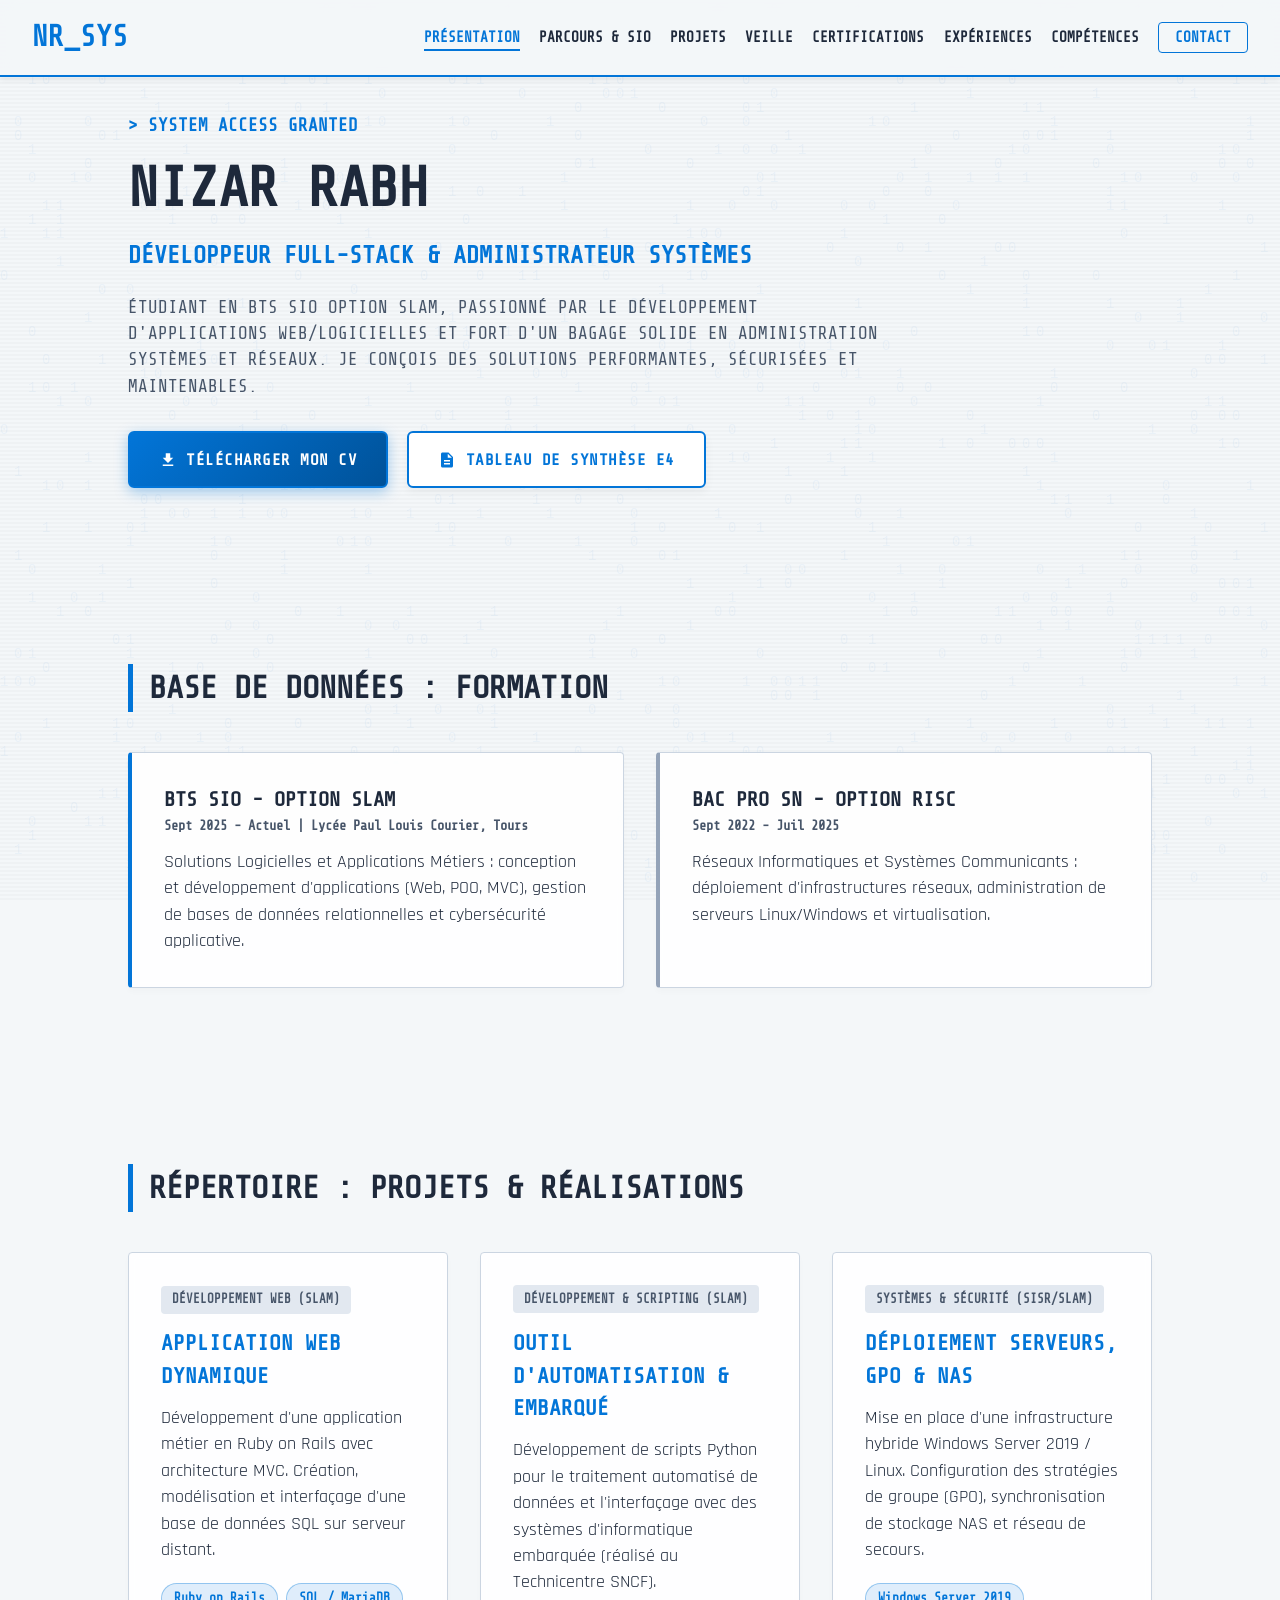
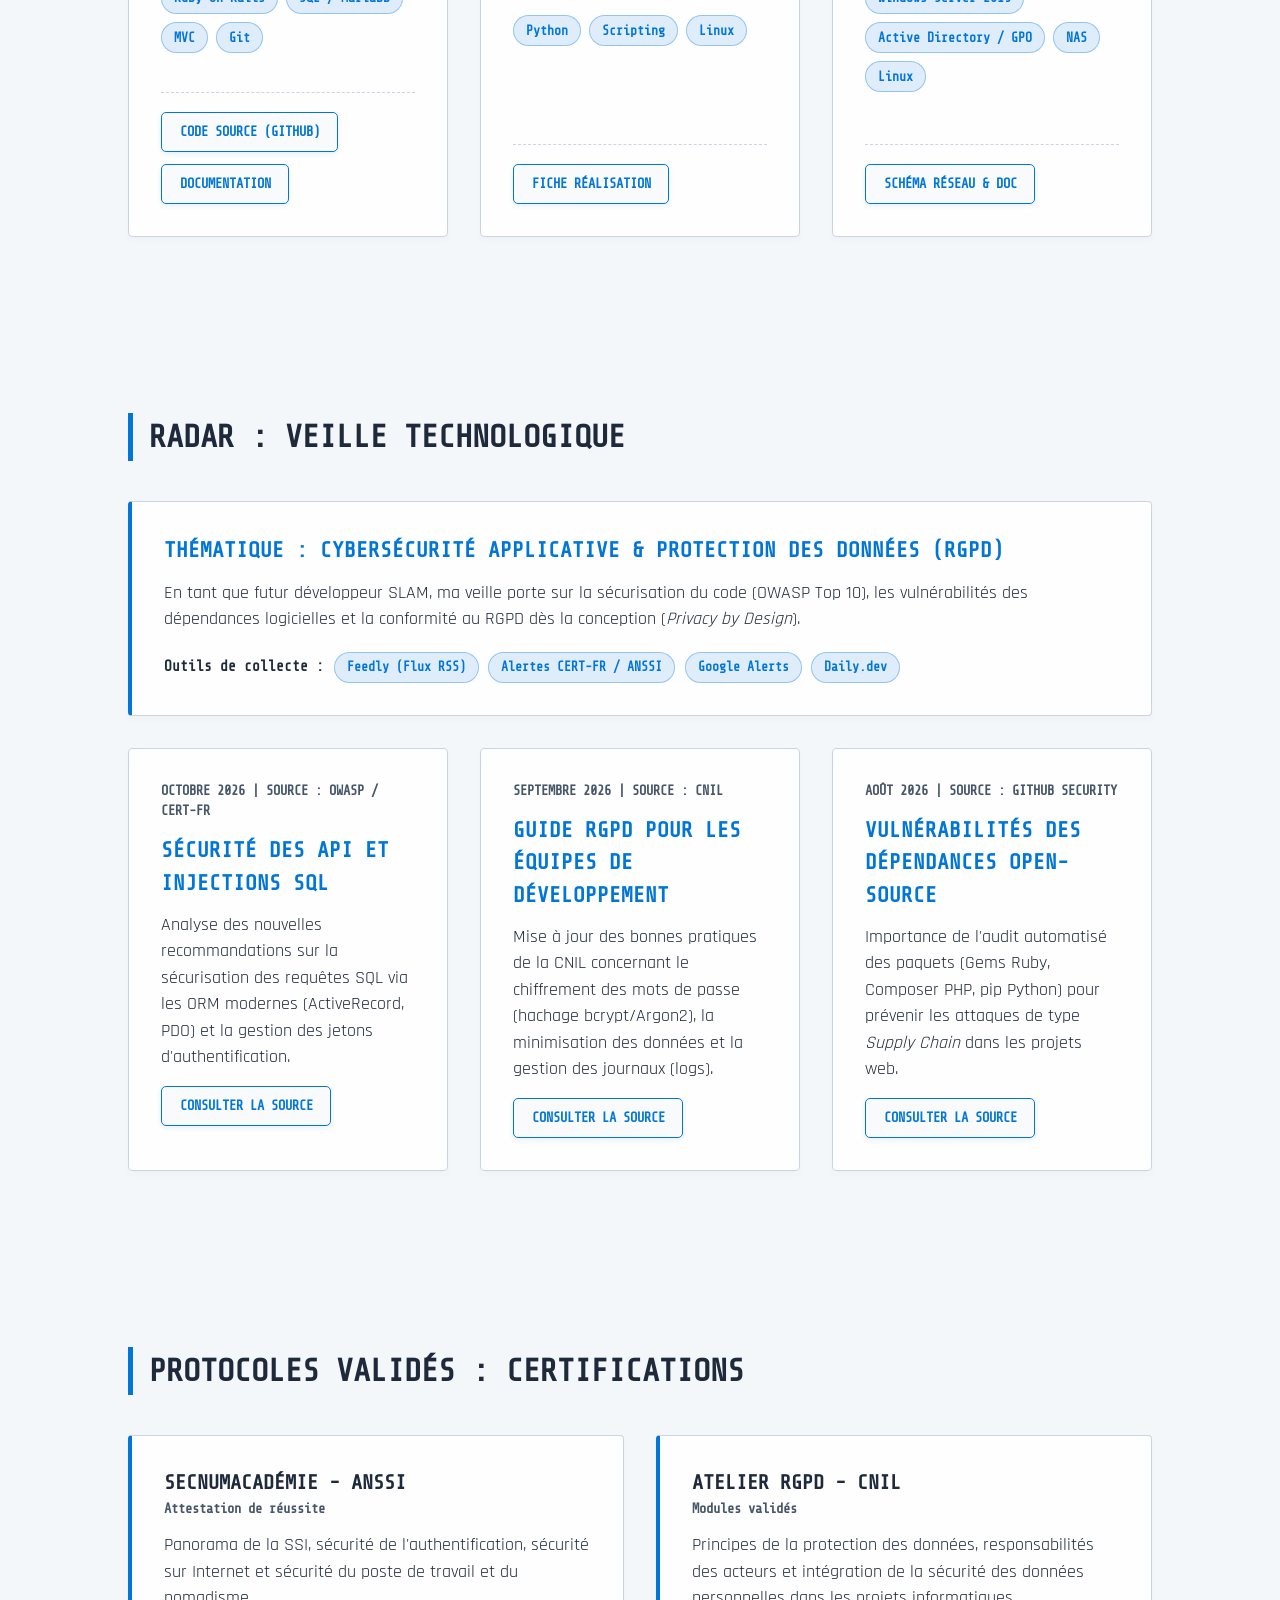
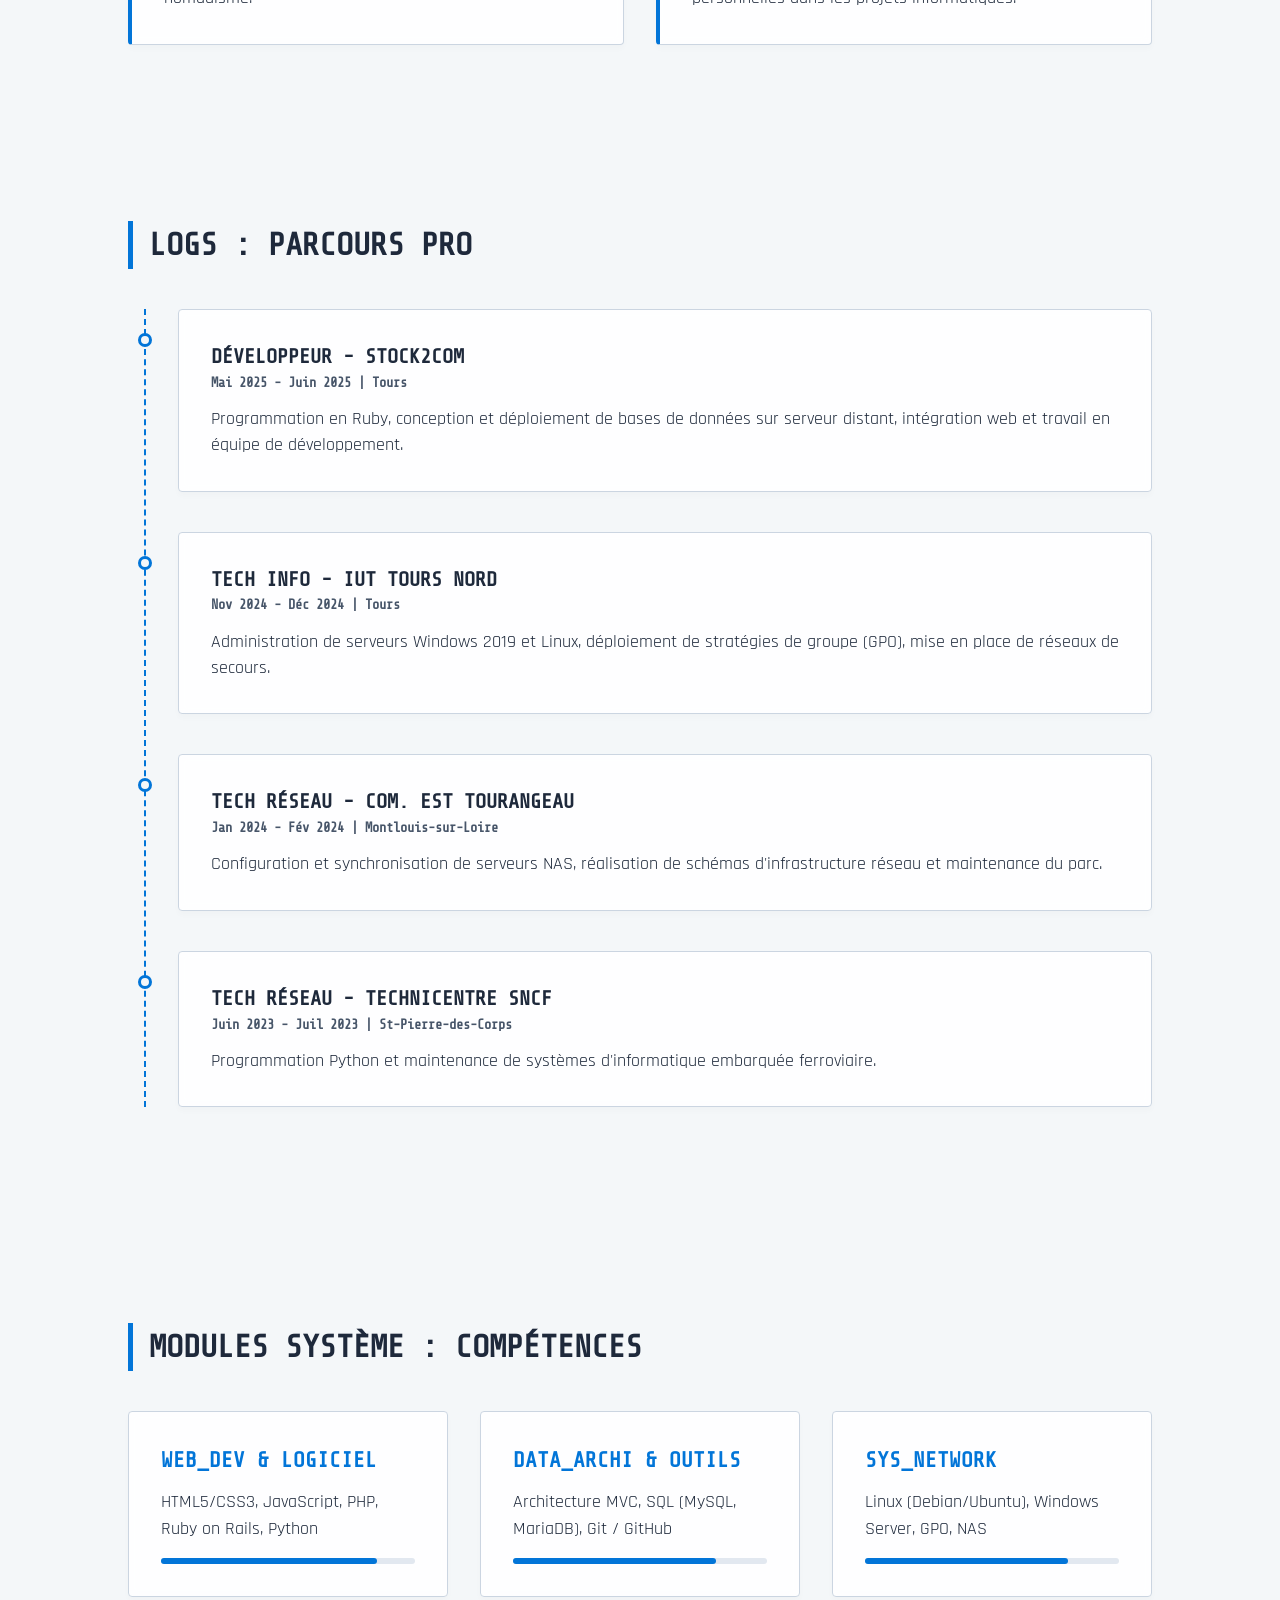
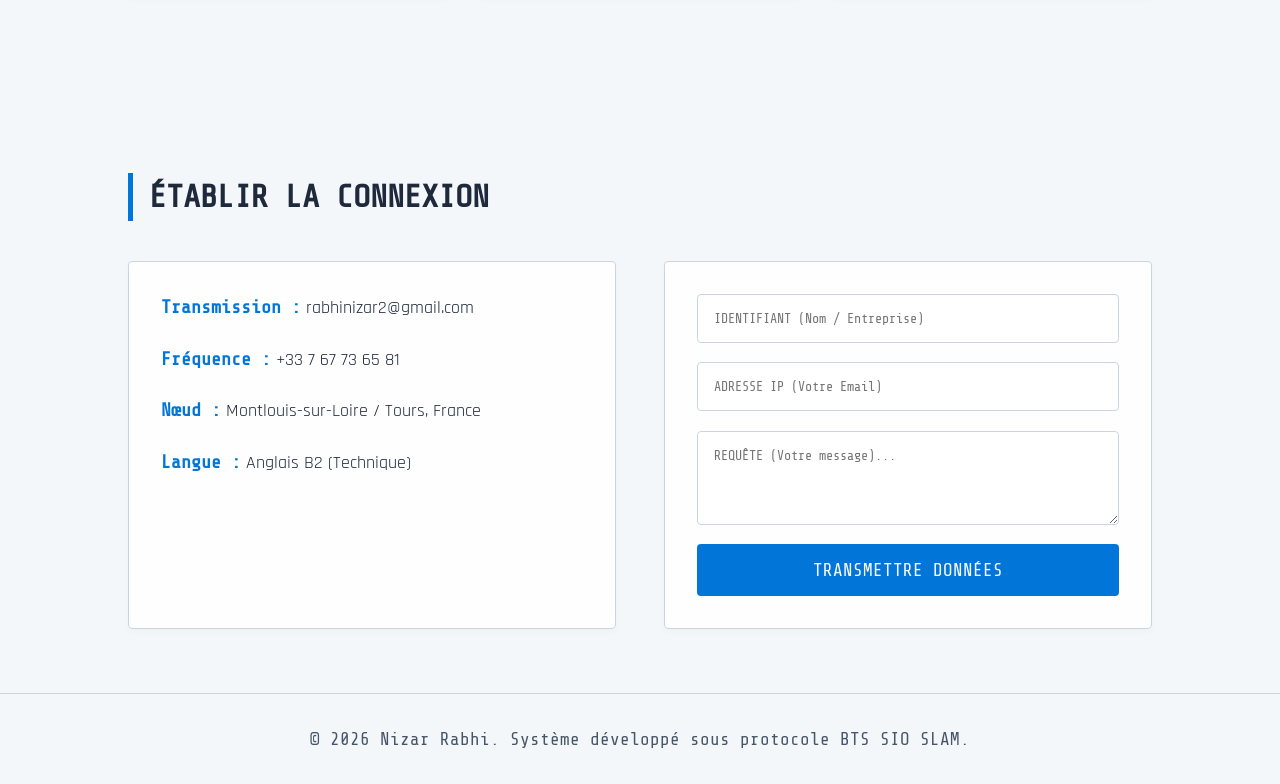
==== commit 62e19156: "Update index.html" ====
--- a/portfolio immobile/index.html
+++ b/portfolio immobile/index.html
@@ -7,7 +7,158 @@
     <link rel="preconnect" href="https://fonts.googleapis.com">
     <link rel="preconnect" href="https://fonts.gstatic.com" crossorigin>
     <link href="https://fonts.googleapis.com/css2?family=Share+Tech+Mono&family=Rajdhani:wght@500;700&display=swap" rel="stylesheet">
-    <link rel="stylesheet" href="style.css">
+    <link rel="stylesheet" href="style.css?v=3">
+
+    <!-- STYLE INTÉGRÉ DIRECTEMENT POUR FORCER L'AFFICHAGE DES BOUTONS ET BADGES -->
+    <style>
+        /* Conteneur des boutons principaux (CV & Tableau E4) */
+        .hero-actions {
+            display: flex;
+            gap: 1.2rem;
+            flex-wrap: wrap;
+            margin-top: 2rem;
+        }
+
+        /* Design des gros boutons Cyber */
+        .cyber-btn, .cyber-btn:visited {
+            display: inline-flex;
+            align-items: center;
+            gap: 0.6rem;
+            padding: 0.9rem 1.8rem;
+            font-family: 'Share Tech Mono', monospace;
+            font-size: 1rem;
+            font-weight: bold;
+            text-transform: uppercase;
+            text-decoration: none !important;
+            border-radius: 6px;
+            transition: all 0.3s ease;
+            cursor: pointer;
+            letter-spacing: 0.5px;
+        }
+
+        /* Bouton 1 : Bleu plein lumineux */
+        .primary-btn, .primary-btn:visited {
+            background: linear-gradient(135deg, #0275d8 0%, #005299 100%);
+            color: #ffffff !important;
+            border: 2px solid #0275d8;
+            box-shadow: 0 4px 14px rgba(2, 117, 216, 0.35);
+        }
+
+        .primary-btn:hover {
+            background: linear-gradient(135deg, #005299 0%, #013a6b 100%);
+            transform: translateY(-3px);
+            box-shadow: 0 8px 20px rgba(2, 117, 216, 0.5);
+            color: #ffffff !important;
+        }
+
+        /* Bouton 2 : Blanc contour Tech */
+        .secondary-btn, .secondary-btn:visited {
+            background-color: #ffffff;
+            color: #0275d8 !important;
+            border: 2px solid #0275d8;
+            box-shadow: 0 4px 10px rgba(0, 0, 0, 0.05);
+        }
+
+        .secondary-btn:hover {
+            background-color: #0275d8;
+            color: #ffffff !important;
+            transform: translateY(-3px);
+            box-shadow: 0 8px 20px rgba(2, 117, 216, 0.35);
+        }
+
+        /* Icônes dans les boutons */
+        .btn-icon {
+            width: 18px;
+            height: 18px;
+            fill: currentColor;
+        }
+
+        /* Badges de catégories et technologies dans les cartes */
+        .project-card {
+            display: flex;
+            flex-direction: column;
+            justify-content: space-between;
+        }
+
+        .project-category {
+            display: inline-block;
+            font-family: 'Share Tech Mono', monospace;
+            font-size: 0.78rem;
+            color: #475569;
+            background: #e2e8f0;
+            padding: 0.3rem 0.7rem;
+            border-radius: 4px;
+            margin-bottom: 0.9rem;
+            font-weight: bold;
+        }
+
+        .tech-tags {
+            display: flex;
+            flex-wrap: wrap;
+            gap: 0.5rem;
+            margin: 1.2rem 0;
+        }
+
+        .tag {
+            display: inline-block;
+            font-family: 'Share Tech Mono', monospace;
+            font-size: 0.82rem;
+            background: rgba(2, 117, 216, 0.12);
+            color: #0275d8;
+            padding: 0.3rem 0.75rem;
+            border-radius: 20px;
+            border: 1px solid rgba(2, 117, 216, 0.35);
+            font-weight: bold;
+        }
+
+        /* Boutons d'action dans les cartes Projets & Veille */
+        .project-links {
+            display: flex;
+            gap: 0.8rem;
+            flex-wrap: wrap;
+            margin-top: 1.2rem;
+            padding-top: 1.2rem;
+            border-top: 1px dashed #cbd5e1;
+        }
+
+        .project-btn, .project-btn:visited {
+            display: inline-flex;
+            align-items: center;
+            gap: 0.4rem;
+            text-decoration: none !important;
+            font-family: 'Share Tech Mono', monospace;
+            font-size: 0.85rem;
+            color: #0275d8 !important;
+            background-color: #f8fafc;
+            border: 1.5px solid #0275d8;
+            padding: 0.55rem 1.1rem;
+            border-radius: 5px;
+            font-weight: bold;
+            transition: all 0.25s ease;
+            margin-top: 1rem;
+            box-shadow: 0 2px 5px rgba(2, 117, 216, 0.1);
+        }
+
+        .project-links .project-btn {
+            margin-top: 0;
+        }
+
+        .project-btn:hover {
+            background-color: #0275d8;
+            color: #ffffff !important;
+            transform: translateY(-2px);
+            box-shadow: 0 5px 12px rgba(2, 117, 216, 0.3);
+        }
+
+        /* Section Veille & Timeline */
+        .veille-intro { margin-bottom: 2rem; }
+        .veille-tools { margin-top: 1.2rem; display: flex; align-items: center; flex-wrap: wrap; gap: 0.6rem; }
+        .tool-label { font-family: 'Share Tech Mono', monospace; font-weight: bold; font-size: 0.9rem; color: #1e293b; }
+        .subtitle-hero { margin-bottom: 1.2rem; font-size: clamp(1.1rem, 2.5vw, 1.5rem); color: #0275d8; }
+        .cyan-glow { min-height: 4.5rem; height: auto !important; }
+        .timeline-item { position: relative; margin-bottom: 2.5rem; overflow: visible !important; }
+        .timeline-dot { left: -2.5rem !important; top: 1.5rem !important; z-index: 2; }
+    </style>
 </head>
 <body>
     <!-- Écran de démarrage Borg OS -->
@@ -24,14 +175,6 @@
     <header>
         <nav class="navbar">
             <div class="logo-element">NR_SYS</div>
-            
-            <!-- Bouton Menu Burger pour mobile -->
-            <button class="menu-toggle" id="mobile-menu" aria-label="Ouvrir le menu">
-                <span class="bar"></span>
-                <span class="bar"></span>
-                <span class="bar"></span>
-            </button>
-
             <ul class="nav-links" id="nav-links">
                 <li><a href="#presentation" class="nav-item active-link hacker-text" data-value="PRÉSENTATION">PRÉSENTATION</a></li>
                 <li><a href="#parcours-sio" class="nav-item hacker-text" data-value="PARCOURS & SIO">PARCOURS & SIO</a></li>
@@ -55,10 +198,16 @@
                 <div class="separator-cyan"></div>
                 <p class="terminal-text">Étudiant en BTS SIO option SLAM, passionné par le développement d'applications web/logicielles et fort d'un bagage solide en administration systèmes et réseaux. Je conçois des solutions performantes, sécurisées et maintenables.</p>
                 
-                <!-- Boutons essentiels pour le jury BTS SIO et les recruteurs -->
+                <!-- Nouveaux boutons stylisés avec icônes -->
                 <div class="hero-actions">
-                    <a href="cv-nizar-rabhi.pdf" target="_blank" class="cyber-btn primary-btn">[ TÉLÉCHARGER MON CV ]</a>
-                    <a href="tableau-synthese-e4.pdf" target="_blank" class="cyber-btn secondary-btn">[ TABLEAU DE SYNTHÈSE E4 ]</a>
+                    <a href="cv-nizar-rabhi.pdf" target="_blank" class="cyber-btn primary-btn">
+                        <svg class="btn-icon" viewBox="0 0 24 24"><path d="M19 9h-4V3H9v6H5l7 7 7-7zM5 18v2h14v-2H5z"/></svg>
+                        TÉLÉCHARGER MON CV
+                    </a>
+                    <a href="tableau-synthese-e4.pdf" target="_blank" class="cyber-btn secondary-btn">
+                        <svg class="btn-icon" viewBox="0 0 24 24"><path d="M14 2H6c-1.1 0-1.99.9-1.99 2L4 20c0 1.1.89 2 1.99 2H18c1.1 0 2-.9 2-2V8l-6-6zm2 16H8v-2h8v2zm0-4H8v-2h8v2zm-3-5V3.5L18.5 9H13z"/></svg>
+                        TABLEAU DE SYNTHÈSE E4
+                    </a>
                 </div>
             </div>
         </section>
@@ -80,7 +229,7 @@
             </div>
         </section>
 
-        <!-- PROJETS (Enrichis pour l'épreuve E4 / E5 SLAM) -->
+        <!-- PROJETS -->
         <section id="projets" class="section">
             <h2 class="section-title">RÉPERTOIRE : PROJETS & RÉALISATIONS</h2>
             <div class="card-grid">
@@ -97,8 +246,8 @@
                         </div>
                     </div>
                     <div class="project-links">
-                        <a href="#" target="_blank" class="project-btn">> CODE SOURCE (GITHUB)</a>
-                        <a href="#" target="_blank" class="project-btn">> DOCUMENTATION</a>
+                        <a href="#" target="_blank" class="project-btn">CODE SOURCE (GITHUB)</a>
+                        <a href="#" target="_blank" class="project-btn">DOCUMENTATION</a>
                     </div>
                 </div>
 
@@ -114,7 +263,7 @@
                         </div>
                     </div>
                     <div class="project-links">
-                        <a href="#" target="_blank" class="project-btn">> FICHE RÉALISATION</a>
+                        <a href="#" target="_blank" class="project-btn">FICHE RÉALISATION</a>
                     </div>
                 </div>
 
@@ -131,22 +280,21 @@
                         </div>
                     </div>
                     <div class="project-links">
-                        <a href="#" target="_blank" class="project-btn">> SCHÉMA RÉSEAU & DOC</a>
-                    </div>
-                </div>
-            </div>
-        </section>
-
-        <!-- VEILLE TECHNOLOGIQUE (Structurée pour le jury BTS SIO) -->
+                        <a href="#" target="_blank" class="project-btn">SCHÉMA RÉSEAU & DOC</a>
+                    </div>
+                </div>
+            </div>
+        </section>
+
+        <!-- VEILLE TECHNOLOGIQUE -->
         <section id="veille" class="section">
             <h2 class="section-title">RADAR : VEILLE TECHNOLOGIQUE</h2>
             
-            <!-- Thématique et méthodologie -->
             <div class="cyber-card border-cyan veille-intro">
                 <h3 class="cyan-text">Thématique : Cybersécurité Applicative & Protection des Données (RGPD)</h3>
                 <p>En tant que futur développeur SLAM, ma veille porte sur la sécurisation du code (OWASP Top 10), les vulnérabilités des dépendances logicielles et la conformité au RGPD dès la conception (<em>Privacy by Design</em>).</p>
                 <div class="veille-tools">
-                    <span class="tool-label">Outils de collecte (Push/Pull) :</span>
+                    <span class="tool-label">Outils de collecte :</span>
                     <span class="tag">Feedly (Flux RSS)</span>
                     <span class="tag">Alertes CERT-FR / ANSSI</span>
                     <span class="tag">Google Alerts</span>
@@ -154,25 +302,24 @@
                 </div>
             </div>
 
-            <!-- Articles de veille -->
             <div class="card-grid">
                 <div class="card cyber-card">
                     <p class="date">OCTOBRE 2026 | SOURCE : OWASP / CERT-FR</p>
                     <h3 class="cyan-text">Sécurité des API et Injections SQL</h3>
                     <p>Analyse des nouvelles recommandations sur la sécurisation des requêtes SQL via les ORM modernes (ActiveRecord, PDO) et la gestion des jetons d'authentification.</p>
-                    <a href="https://www.cert.ssi.gouv.fr/" target="_blank" class="project-btn">> CONSULTER LA SOURCE</a>
+                    <a href="https://www.cert.ssi.gouv.fr/" target="_blank" class="project-btn">CONSULTER LA SOURCE</a>
                 </div>
                 <div class="card cyber-card">
                     <p class="date">SEPTEMBRE 2026 | SOURCE : CNIL</p>
                     <h3 class="cyan-text">Guide RGPD pour les Équipes de Développement</h3>
                     <p>Mise à jour des bonnes pratiques de la CNIL concernant le chiffrement des mots de passe (hachage bcrypt/Argon2), la minimisation des données et la gestion des journaux (logs).</p>
-                    <a href="https://www.cnil.fr/fr/guide-rgpd-du-developpeur" target="_blank" class="project-btn">> CONSULTER LA SOURCE</a>
+                    <a href="https://www.cnil.fr/fr/guide-rgpd-du-developpeur" target="_blank" class="project-btn">CONSULTER LA SOURCE</a>
                 </div>
                 <div class="card cyber-card">
                     <p class="date">AOÛT 2026 | SOURCE : GITHUB SECURITY</p>
                     <h3 class="cyan-text">Vulnérabilités des Dépendances Open-Source</h3>
                     <p>Importance de l'audit automatisé des paquets (Gems Ruby, Composer PHP, pip Python) pour prévenir les attaques de type <em>Supply Chain</em> dans les projets web.</p>
-                    <a href="https://github.com/security" target="_blank" class="project-btn">> CONSULTER LA SOURCE</a>
+                    <a href="https://github.com/security" target="_blank" class="project-btn">CONSULTER LA SOURCE</a>
                 </div>
             </div>
         </section>
@@ -194,7 +341,7 @@
             </div>
         </section>
 
-        <!-- EXPÉRIENCES (Structure HTML corrigée pour afficher les points de la timeline) -->
+        <!-- EXPÉRIENCES -->
         <section id="experiences" class="section">
             <h2 class="section-title">LOGS : PARCOURS PRO</h2>
             <div class="timeline">
@@ -260,19 +407,17 @@
             <h2 class="section-title">ÉTABLIR LA CONNEXION</h2>
             <div class="contact-wrapper">
                 <div class="contact-info-panel cyber-card">
-                    <p><span class="label">Transmission :</span> <a href="mailto:rabhinizar2@gmail.com" class="contact-link">rabhinizar2@gmail.com</a></p>
-                    <p><span class="label">Fréquence :</span> <a href="tel:+33767736581" class="contact-link">+33 7 67 73 65 81</a></p>
+                    <p><span class="label">Transmission :</span> rabhinizar2@gmail.com</p>
+                    <p><span class="label">Fréquence :</span> +33 7 67 73 65 81</p>
                     <p><span class="label">Nœud :</span> Montlouis-sur-Loire / Tours, France</p>
                     <p><span class="label">Langue :</span> Anglais B2 (Technique)</p>
                 </div>
                 
-                <!-- Astuce : Remplace l'URL action par un lien Formspree (ex: https://formspree.io/f/ton_id) si tu héberges sur GitHub Pages -->
                 <form id="contact-form" action="contact.php" method="POST" class="custom-form cyber-card">
                     <input type="text" name="name" placeholder="IDENTIFIANT (Nom / Entreprise)" required>
                     <input type="email" name="email" placeholder="ADRESSE IP (Votre Email)" required>
                     <textarea name="message" rows="4" placeholder="REQUÊTE (Votre message)..." required></textarea>
                     <button type="submit" class="submit-btn">TRANSMETTRE DONNÉES</button>
-                    <p id="form-status" class="form-status"></p>
                 </form>
             </div>
         </section>
--- a/portfolio immobile/style.css
+++ b/portfolio immobile/style.css
@@ -1,10 +1,10 @@
 :root {
-    --bg-light: #f4f7f9; /* Fond clair technologique */
-    --tech-blue: #0275d8; /* Bleu tech intense (remplace le cyan fluo) */
+    --bg-light: #f4f7f9;
+    --tech-blue: #0275d8;
     --tech-blue-dim: rgba(2, 117, 216, 0.15);
-    --text-dark: #1e293b; /* Texte principal sombre */
-    --text-muted: #475569; /* Texte secondaire */
-    --card-bg: rgba(255, 255, 255, 0.85); /* Cartes blanches translucides */
+    --text-dark: #1e293b;
+    --text-muted: #475569;
+    --card-bg: rgba(255, 255, 255, 0.88);
     --font-ui: 'Share Tech Mono', monospace;
     --font-body: 'Rajdhani', sans-serif;
 }
@@ -16,23 +16,23 @@
     color: var(--text-dark);
     font-family: var(--font-body);
     font-size: 1.1rem;
+    line-height: 1.5;
     overflow-x: hidden;
 }
 
 html { scroll-behavior: smooth; }
 
-/* CANVAS (Le Digivers version claire) et SCANLINES subtiles */
+/* CANVAS & SCANLINES */
 #digiverse-canvas {
     position: fixed;
     top: 0; left: 0; width: 100%; height: 100%;
     z-index: -2;
-    opacity: 0.3; /* Plus visible sur fond clair */
+    opacity: 0.3;
 }
 
 .scanlines {
     position: fixed;
     top: 0; left: 0; width: 100%; height: 100%;
-    /* Scanlines grises très discrètes pour l'effet écran */
     background: linear-gradient(to bottom, rgba(255,255,255,0), rgba(255,255,255,0) 50%, rgba(0,0,0,0.02) 50%, rgba(0,0,0,0.02));
     background-size: 100% 4px;
     z-index: -1;
@@ -54,7 +54,7 @@
     transition: opacity 0.5s ease;
 }
 
-.progress-bar { width: 300px; height: 2px; background: #cbd5e1; margin-top: 20px; }
+.progress-bar { width: 300px; max-width: 80vw; height: 2px; background: #cbd5e1; margin-top: 20px; }
 .progress { width: 0%; height: 100%; background: var(--tech-blue); box-shadow: 0 0 8px var(--tech-blue-dim); }
 
 h1, h2, h3, .logo-element, .terminal-text { font-family: var(--font-ui); text-transform: uppercase; }
@@ -63,45 +63,124 @@
 header {
     position: fixed;
     top: 0; width: 100%;
-    background: rgba(244, 247, 249, 0.9);
+    background: rgba(244, 247, 249, 0.92);
     border-bottom: 2px solid var(--tech-blue);
     backdrop-filter: blur(10px);
     box-shadow: 0 4px 6px rgba(0,0,0,0.05);
     z-index: 1000;
 }
 
-.navbar { display: flex; justify-content: space-between; align-items: center; padding: 1rem 2rem; max-width: 1400px; margin: 0 auto; flex-wrap: wrap; gap: 1rem; }
-.logo-element { font-size: 2rem; color: var(--tech-blue); font-weight: bold; }
-.nav-links { list-style: none; display: flex; gap: 1.5rem; flex-wrap: wrap; justify-content: center;}
-.nav-links a { text-decoration: none; color: var(--text-dark); font-weight: bold; font-family: var(--font-ui); font-size: 0.95rem; transition: 0.3s; }
+.navbar {
+    display: flex;
+    justify-content: space-between;
+    align-items: center;
+    padding: 1rem 2rem;
+    max-width: 1400px;
+    margin: 0 auto;
+    gap: 1rem;
+}
+
+.logo-element { font-size: 1.8rem; color: var(--tech-blue); font-weight: bold; }
+.nav-links { list-style: none; display: flex; gap: 1.2rem; align-items: center; flex-wrap: wrap; }
+.nav-links a { text-decoration: none; color: var(--text-dark); font-weight: bold; font-family: var(--font-ui); font-size: 0.9rem; transition: 0.3s; padding-bottom: 4px; }
 .nav-links a:hover { color: var(--tech-blue); }
 .active-link { color: var(--tech-blue) !important; border-bottom: 2px solid var(--tech-blue); }
 
 .contact-btn {
     background: transparent;
     border: 1px solid var(--tech-blue);
-    padding: 0.4rem 1.2rem;
+    padding: 0.4rem 1rem !important;
     color: var(--tech-blue) !important;
     border-radius: 4px;
 }
-.contact-btn:hover { background: var(--tech-blue); color: #fff !important; box-shadow: 0 4px 10px var(--tech-blue-dim); }
-
+.contact-btn:hover, .contact-btn.active-link {
+    background: var(--tech-blue);
+    color: #fff !important;
+    box-shadow: 0 4px 10px var(--tech-blue-dim);
+}
+
+/* MENU BURGER MOBILE */
+.menu-toggle {
+    display: none;
+    flex-direction: column;
+    justify-content: space-between;
+    width: 28px;
+    height: 20px;
+    background: transparent;
+    border: none;
+    cursor: pointer;
+}
+.menu-toggle .bar {
+    width: 100%;
+    height: 3px;
+    background-color: var(--tech-blue);
+    transition: 0.3s;
+    border-radius: 2px;
+}
+
+/* SECTIONS & HERO */
 .content-wrapper { position: relative; z-index: 1; }
-.section { padding: 8rem 10% 4rem; }
+.section { padding: 7rem 10% 4rem; }
 
 .section-title {
     color: var(--text-dark);
-    font-size: 2.2rem;
-    margin-bottom: 3rem;
+    font-size: 2rem;
+    margin-bottom: 2.5rem;
     border-left: 5px solid var(--tech-blue);
     padding-left: 1rem;
 }
 
-.system-alert { color: var(--tech-blue); font-family: var(--font-ui); margin-bottom: 1rem; font-weight: bold; }
-.cyan-glow { font-size: 3.5rem; color: var(--text-dark); margin-bottom: 1rem; height: 4.5rem; }
-.terminal-text { color: var(--text-muted); }
-
-/* CARTES CYBERNÉTIQUES CLAIRES */
+.system-alert { color: var(--tech-blue); font-family: var(--font-ui); margin-bottom: 0.5rem; font-weight: bold; }
+.cyan-glow {
+    font-size: clamp(2.2rem, 5vw, 3.5rem);
+    color: var(--text-dark);
+    margin-bottom: 0.5rem;
+    min-height: 4.5rem;
+}
+.subtitle-hero { margin-bottom: 1.5rem; font-size: clamp(1.1rem, 2.5vw, 1.5rem); color: var(--tech-blue); }
+.terminal-text { color: var(--text-muted); max-width: 750px; margin-bottom: 2rem; }
+
+/* BOUTONS DU HAUT (CV & TABLEAU E4) */
+.hero-actions { display: flex; gap: 1rem; flex-wrap: wrap; margin-top: 1.5rem; }
+
+.cyber-btn, .cyber-btn:visited {
+    text-decoration: none !important;
+    font-family: var(--font-ui);
+    padding: 0.8rem 1.5rem;
+    border-radius: 4px;
+    font-size: 0.95rem;
+    font-weight: bold;
+    transition: all 0.3s ease;
+    display: inline-block;
+    cursor: pointer;
+}
+
+.primary-btn, .primary-btn:visited {
+    background-color: var(--tech-blue);
+    color: #ffffff !important;
+    border: 2px solid var(--tech-blue);
+    box-shadow: 0 4px 10px var(--tech-blue-dim);
+}
+.primary-btn:hover {
+    background-color: #025aa5;
+    border-color: #025aa5;
+    transform: translateY(-2px);
+    box-shadow: 0 6px 15px rgba(2, 117, 216, 0.3);
+}
+
+.secondary-btn, .secondary-btn:visited {
+    background-color: #ffffff;
+    color: var(--tech-blue) !important;
+    border: 2px solid var(--tech-blue);
+}
+.secondary-btn:hover {
+    background-color: var(--tech-blue);
+    color: #ffffff !important;
+    transform: translateY(-2px);
+    box-shadow: 0 6px 15px var(--tech-blue-dim);
+}
+
+/* CARTES CYBERNÉTIQUES */
 .cyber-card {
     background: var(--card-bg);
     border: 1px solid #cbd5e1;
@@ -111,6 +190,7 @@
     position: relative;
     overflow: hidden;
     box-shadow: 0 4px 6px rgba(0,0,0,0.02);
+    border-radius: 4px;
 }
 
 .cyber-card::before {
@@ -122,31 +202,107 @@
 .cyber-card:hover { border-color: var(--tech-blue); box-shadow: 0 10px 20px var(--tech-blue-dim); transform: translateY(-5px); }
 
 .border-cyan { border-left: 4px solid var(--tech-blue); }
-.border-white { border-left: 4px solid #cbd5e1; } /* Remplacé par gris clair */
-
-.card-grid, .skills-container { display: grid; grid-template-columns: repeat(auto-fit, minmax(300px, 1fr)); gap: 2rem; }
-.cyan-text { color: var(--tech-blue); font-family: var(--font-ui); margin-bottom: 1rem; font-size: 1.5rem;}
-.date { color: var(--text-muted); font-family: var(--font-ui); font-size: 0.9rem; margin-bottom: 1rem; font-weight: bold; }
-
+.border-white { border-left: 4px solid #94a3b8; }
+
+.card-grid, .skills-container { display: grid; grid-template-columns: repeat(auto-fit, minmax(290px, 1fr)); gap: 2rem; }
+.cyan-text { color: var(--tech-blue); font-family: var(--font-ui); margin-bottom: 0.8rem; font-size: 1.35rem; }
+.date { color: var(--text-muted); font-family: var(--font-ui); font-size: 0.85rem; margin-bottom: 0.8rem; font-weight: bold; }
+
+/* BADGES TECH & BOUTONS DES CARTES (PROJETS ET VEILLE) */
+.project-card { display: flex; flex-direction: column; justify-content: space-between; }
+.project-category {
+    display: inline-block;
+    font-family: var(--font-ui);
+    font-size: 0.75rem;
+    color: var(--text-muted);
+    background: #e2e8f0;
+    padding: 0.25rem 0.6rem;
+    border-radius: 3px;
+    margin-bottom: 0.8rem;
+    font-weight: bold;
+}
+
+.tech-tags { display: flex; flex-wrap: wrap; gap: 0.5rem; margin: 1.2rem 0; }
+.tag {
+    display: inline-block;
+    font-family: var(--font-ui);
+    font-size: 0.8rem;
+    background: var(--tech-blue-dim);
+    color: var(--tech-blue);
+    padding: 0.25rem 0.65rem;
+    border-radius: 4px;
+    border: 1px solid rgba(2, 117, 216, 0.35);
+    font-weight: bold;
+}
+
+.project-links {
+    display: flex;
+    gap: 0.8rem;
+    flex-wrap: wrap;
+    margin-top: 1rem;
+    padding-top: 1.2rem;
+    border-top: 1px dashed #cbd5e1;
+}
+
+/* Vrais boutons pour "> CODE SOURCE", "> DOCUMENTATION", "> CONSULTER LA SOURCE" */
+.project-btn, .project-btn:visited {
+    text-decoration: none !important;
+    font-family: var(--font-ui);
+    font-size: 0.82rem;
+    color: var(--tech-blue) !important;
+    background-color: #ffffff;
+    border: 1px solid var(--tech-blue);
+    padding: 0.5rem 0.9rem;
+    border-radius: 4px;
+    font-weight: bold;
+    transition: all 0.25s ease;
+    display: inline-block;
+    margin-top: 0.8rem;
+}
+
+.project-links .project-btn {
+    margin-top: 0;
+}
+
+.project-btn:hover {
+    background-color: var(--tech-blue);
+    color: #ffffff !important;
+    box-shadow: 0 4px 10px var(--tech-blue-dim);
+    transform: translateY(-2px);
+}
+
+/* VEILLE TECHNOLOGIQUE */
+.veille-intro { margin-bottom: 2rem; }
+.veille-tools { margin-top: 1.2rem; display: flex; align-items: center; flex-wrap: wrap; gap: 0.6rem; }
+.tool-label { font-family: var(--font-ui); font-weight: bold; font-size: 0.9rem; color: var(--text-dark); }
+
+/* BARRES DE COMPÉTENCES */
 .progress-bar-small { width: 100%; height: 6px; background: #e2e8f0; margin-top: 1rem; border-radius: 3px; }
 .fill { height: 100%; background: var(--tech-blue); border-radius: 3px; }
 
 /* TIMELINE CYBER */
 .timeline { border-left: 2px dashed var(--tech-blue); padding-left: 2rem; margin-left: 1rem; }
-.timeline-item { margin-bottom: 2.5rem; }
+.timeline-item { position: relative; margin-bottom: 2.5rem; }
 .timeline-dot {
-    position: absolute; left: -41px; top: 20px; width: 14px; height: 14px;
-    background: var(--bg-light); border: 3px solid var(--tech-blue);
+    position: absolute;
+    left: -2.5rem;
+    top: 1.5rem;
+    width: 14px;
+    height: 14px;
+    background: var(--bg-light);
+    border: 3px solid var(--tech-blue);
     border-radius: 50%;
-}
-
-/* FORMULAIRE */
+    z-index: 2;
+}
+
+/* FORMULAIRE DE CONTACT */
 .contact-wrapper { display: grid; grid-template-columns: 1fr 1fr; gap: 3rem; }
-@media (max-width: 768px) { .contact-wrapper { grid-template-columns: 1fr; } }
 .contact-info-panel .label { color: var(--tech-blue); font-family: var(--font-ui); font-weight: bold; }
-.contact-info-panel p { font-size: 1.2rem; margin-bottom: 1.5rem; color: var(--text-dark); }
-
-.custom-form { display: flex; flex-direction: column; gap: 1.5rem; }
+.contact-info-panel p { font-size: 1.15rem; margin-bottom: 1.5rem; color: var(--text-dark); }
+.contact-link, .contact-link:visited { color: var(--text-dark); text-decoration: none; border-bottom: 1px dashed var(--tech-blue); transition: 0.2s; }
+.contact-link:hover { color: var(--tech-blue); }
+
+.custom-form { display: flex; flex-direction: column; gap: 1.2rem; }
 .custom-form input, .custom-form textarea {
     width: 100%; padding: 1rem; background: #ffffff;
     border: 1px solid #cbd5e1; color: var(--text-dark); font-family: var(--font-ui);
@@ -156,8 +312,34 @@
 
 .submit-btn {
     background: var(--tech-blue); color: #fff; border: none; border-radius: 4px;
-    padding: 1rem; font-family: var(--font-ui); font-size: 1.2rem; cursor: pointer; transition: 0.3s;
+    padding: 1rem; font-family: var(--font-ui); font-size: 1.1rem; cursor: pointer; transition: 0.3s;
 }
 .submit-btn:hover { background: #025aa5; box-shadow: 0 4px 10px var(--tech-blue-dim); }
-
-footer { text-align: center; padding: 2rem; border-top: 1px solid #cbd5e1; font-family: var(--font-ui); color: var(--text-muted); }+.form-status { font-family: var(--font-ui); font-size: 0.9rem; color: var(--tech-blue); min-height: 1.2rem; }
+
+footer { text-align: center; padding: 2rem; border-top: 1px solid #cbd5e1; font-family: var(--font-ui); color: var(--text-muted); }
+
+/* RESPONSIVE */
+@media (max-width: 992px) {
+    .menu-toggle { display: flex; }
+    .nav-links {
+        display: none;
+        flex-direction: column;
+        width: 100%;
+        background: rgba(244, 247, 249, 0.98);
+        position: absolute;
+        top: 100%;
+        left: 0;
+        padding: 1.5rem;
+        border-bottom: 2px solid var(--tech-blue);
+        box-shadow: 0 10px 15px rgba(0,0,0,0.08);
+    }
+    .nav-links.open { display: flex; }
+    .section { padding: 6rem 6% 3rem; }
+}
+
+@media (max-width: 768px) {
+    .contact-wrapper { grid-template-columns: 1fr; gap: 2rem; }
+    .cyan-glow { min-height: 3rem; }
+    .section-title { font-size: 1.6rem; }
+}
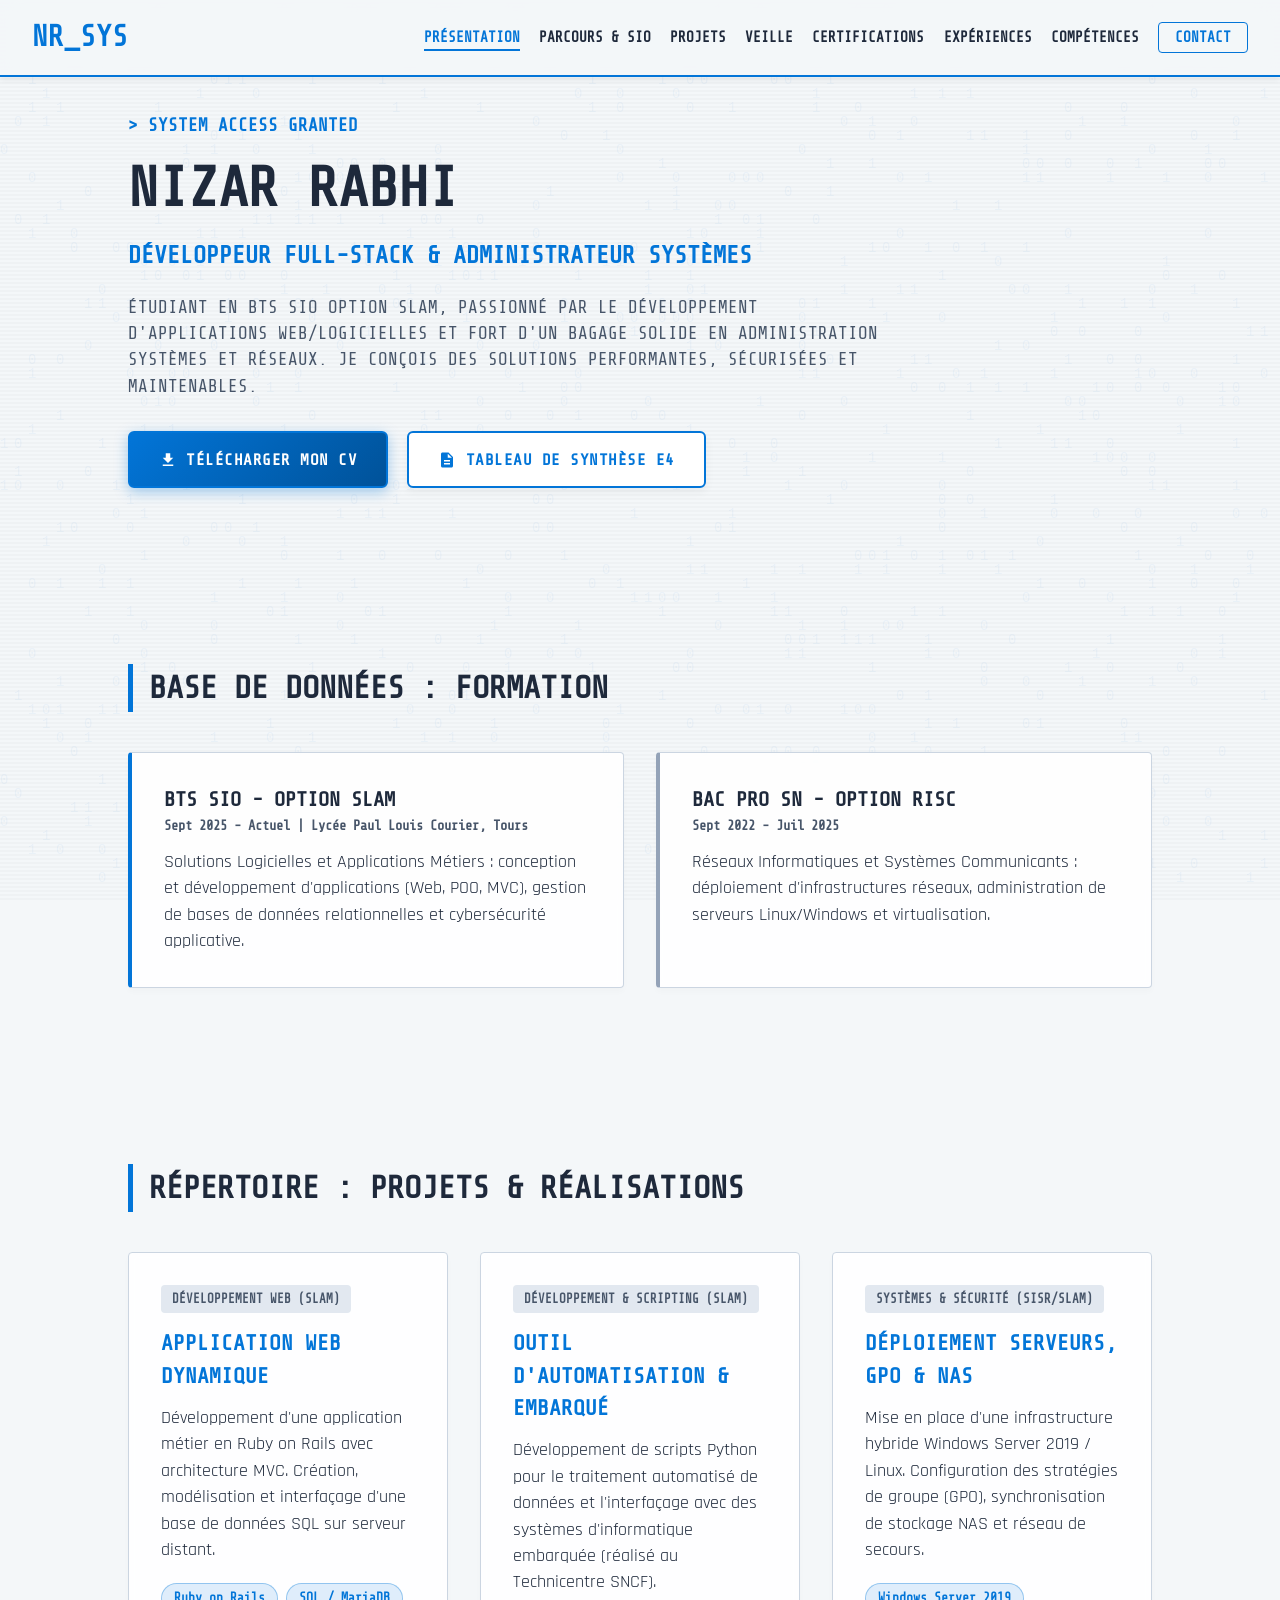
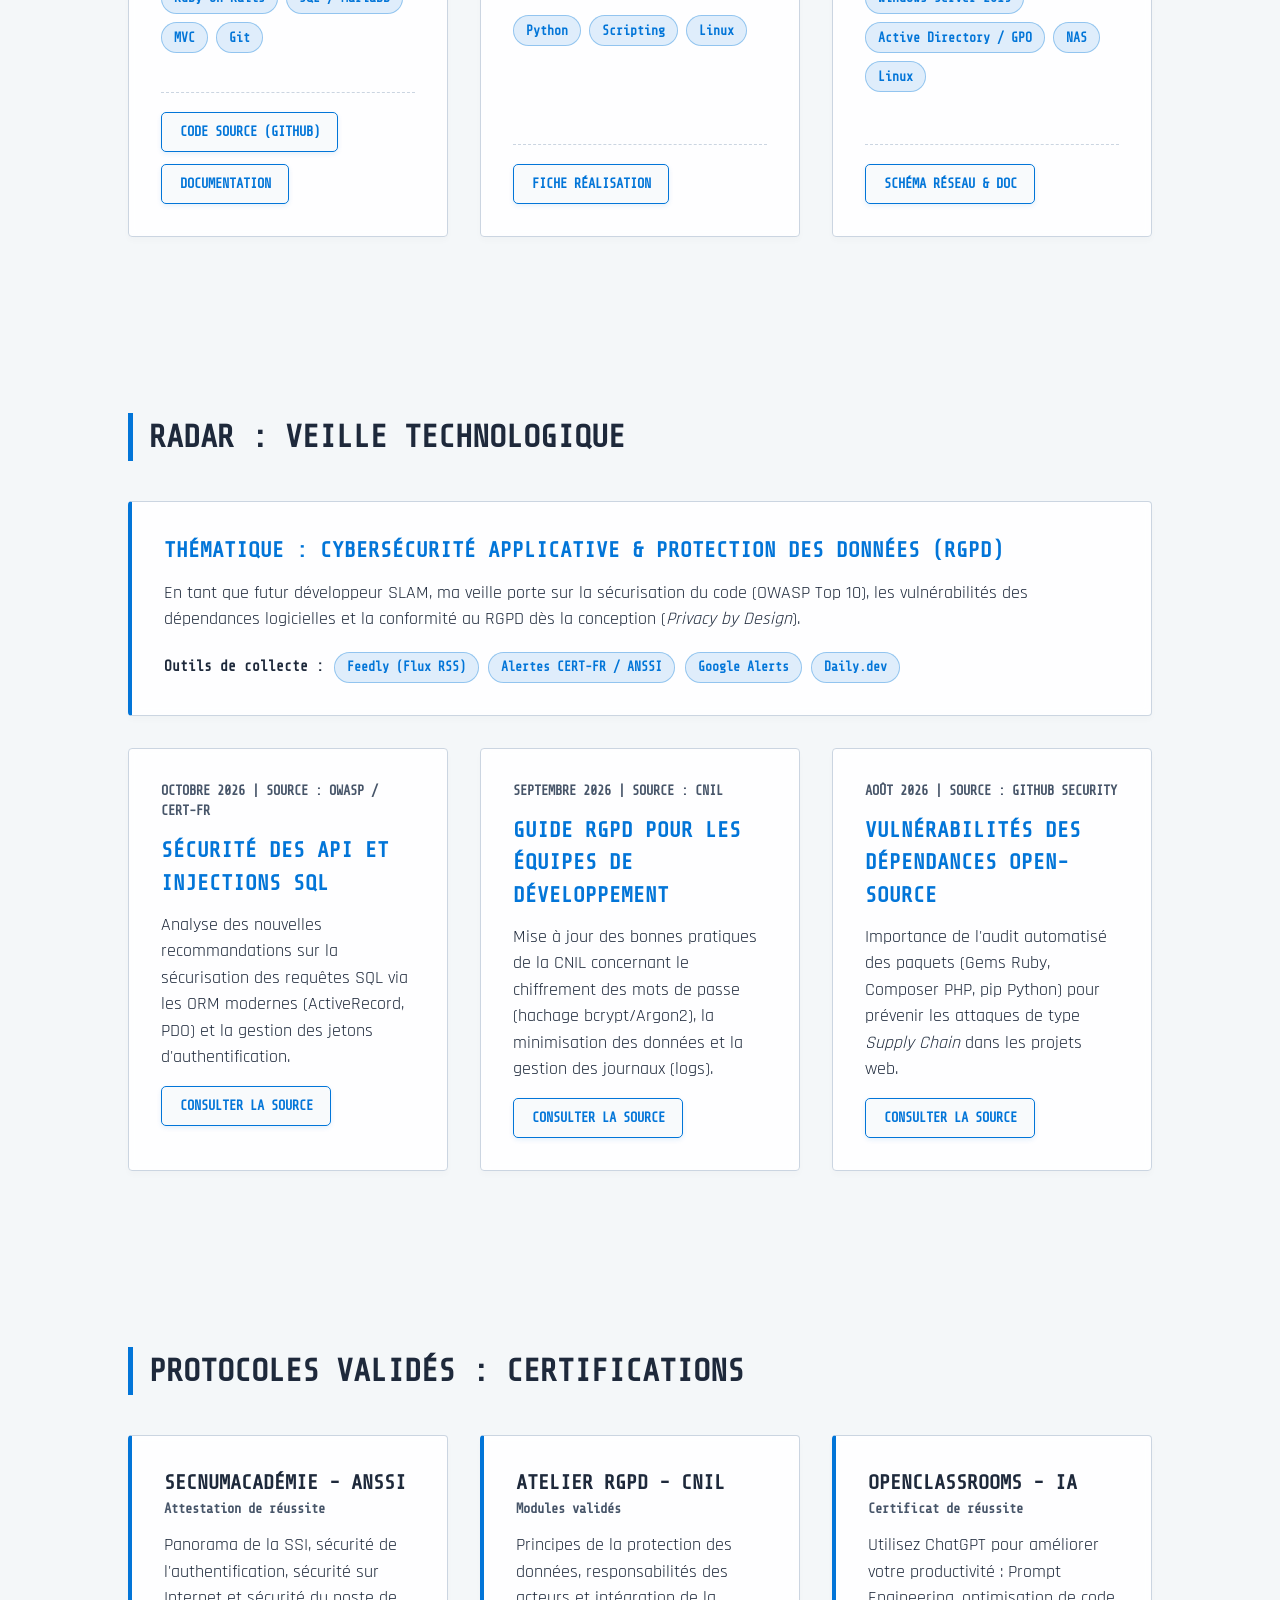
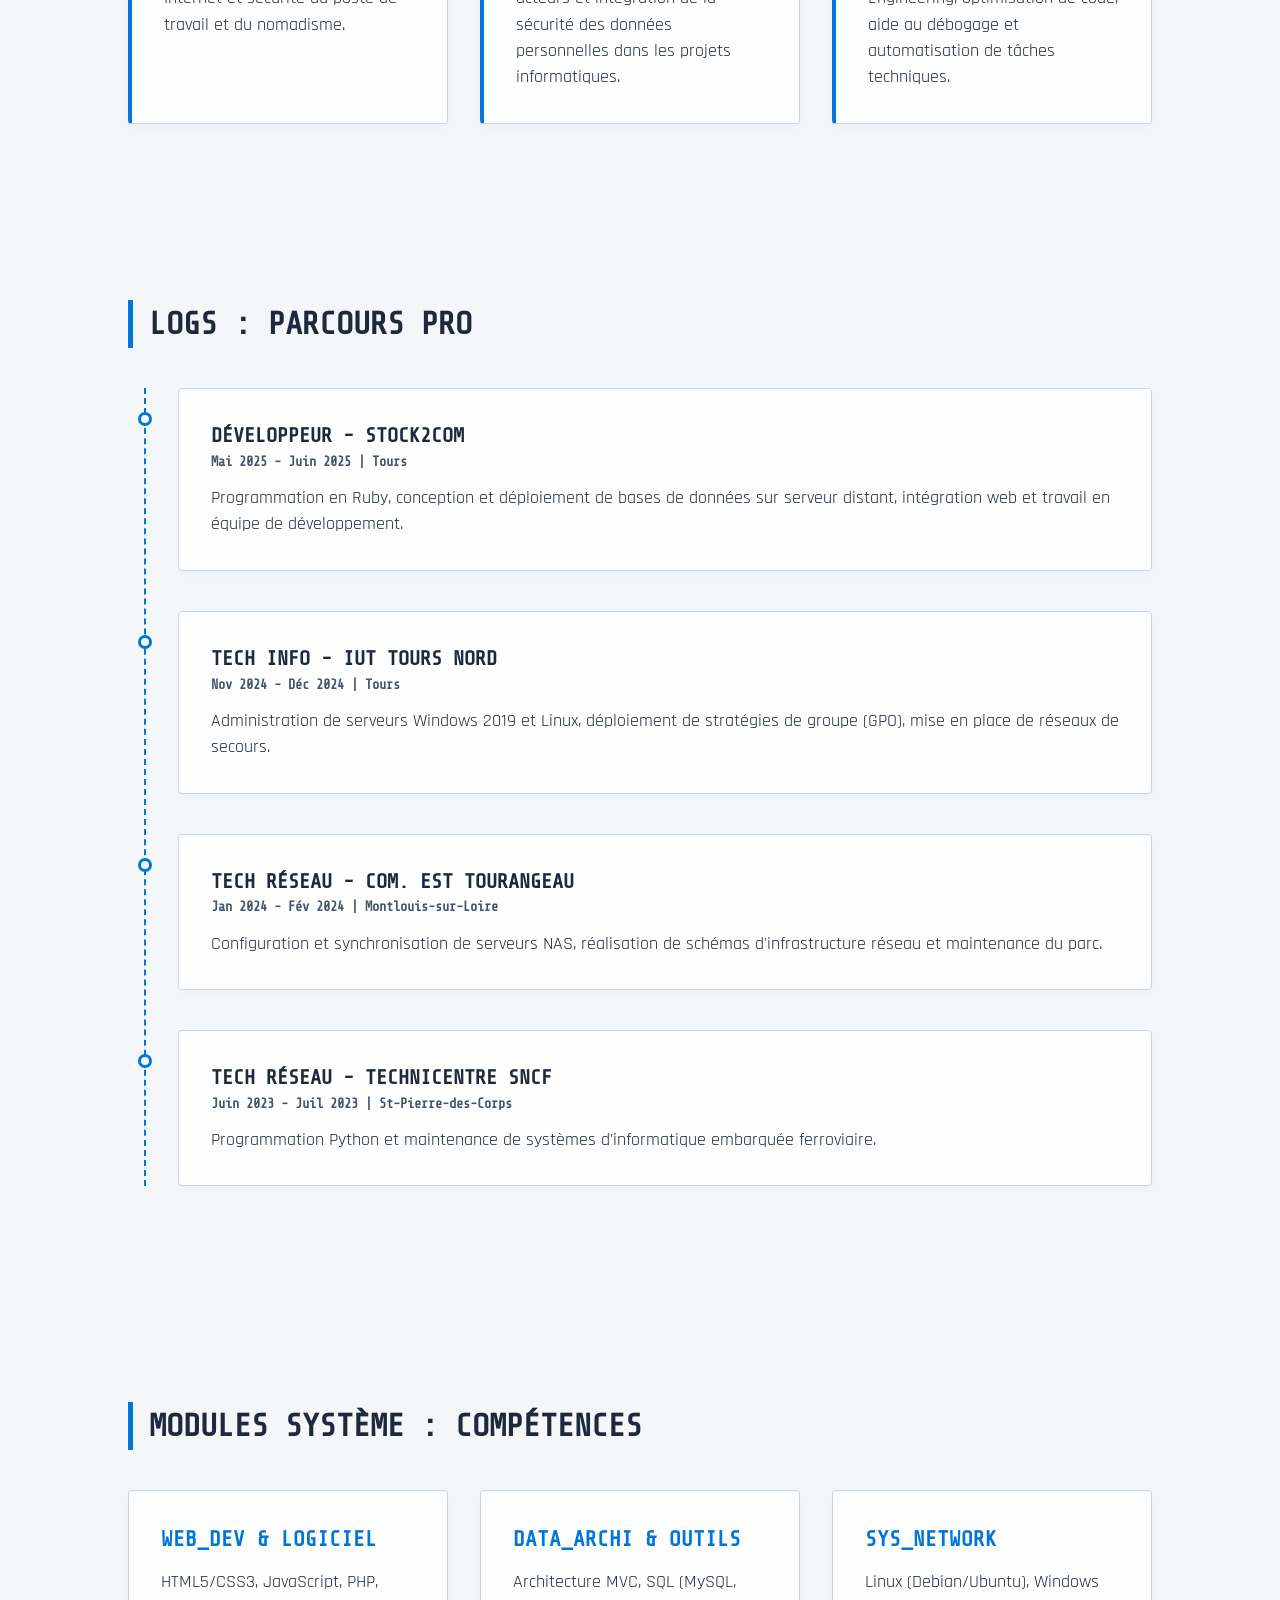
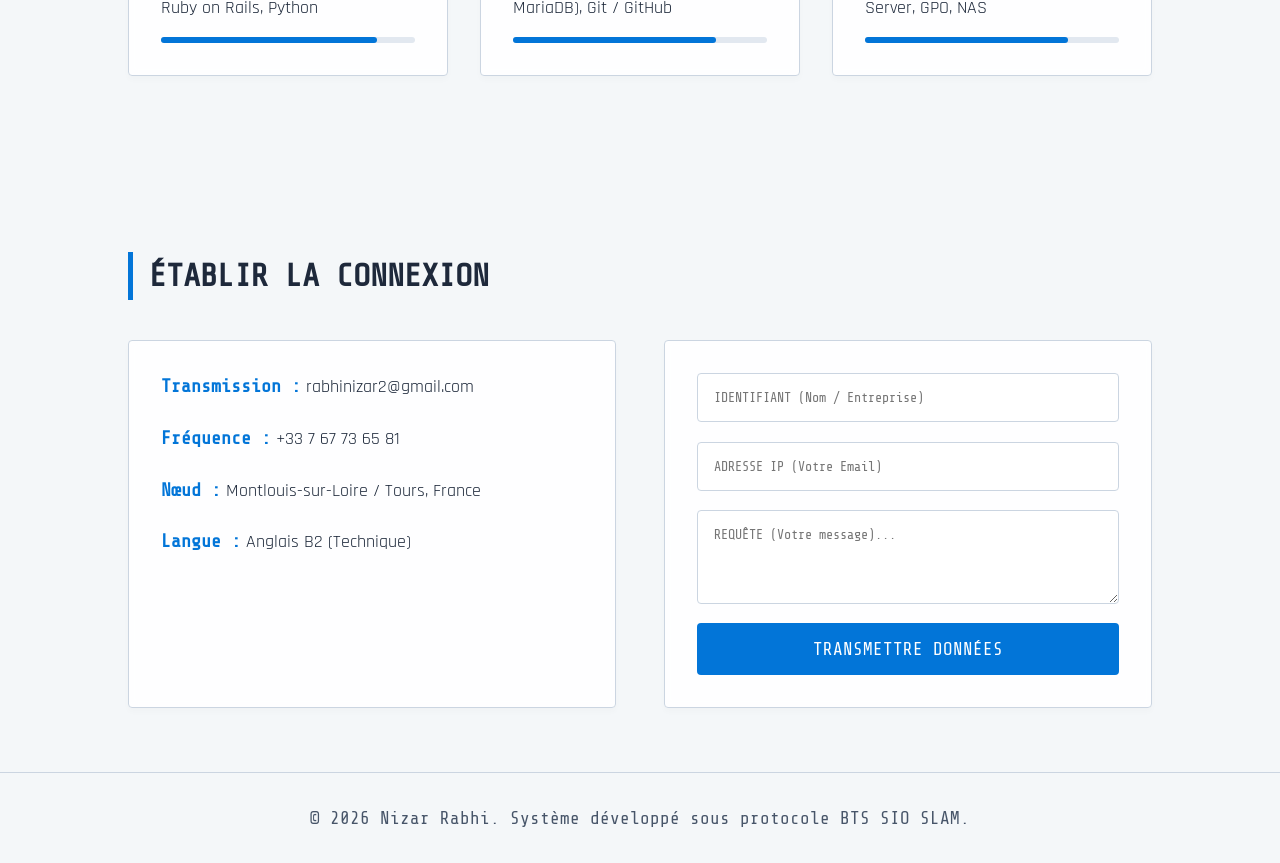
==== commit ad44f280: "Update index.html" ====
--- a/portfolio immobile/index.html
+++ b/portfolio immobile/index.html
@@ -338,6 +338,11 @@
                     <p class="date">Modules validés</p>
                     <p>Principes de la protection des données, responsabilités des acteurs et intégration de la sécurité des données personnelles dans les projets informatiques.</p>
                 </div>
+                <div class="card cyber-card border-cyan">
+                    <h3 class="hacker-text" data-value="OpenClassrooms - IA">OpenClassrooms - IA</h3>
+                    <p class="date">Certificat de réussite</p>
+                    <p>Utilisez ChatGPT pour améliorer votre productivité : Prompt Engineering, optimisation de code, aide au débogage et automatisation de tâches techniques.</p>
+                </div>
             </div>
         </section>
 
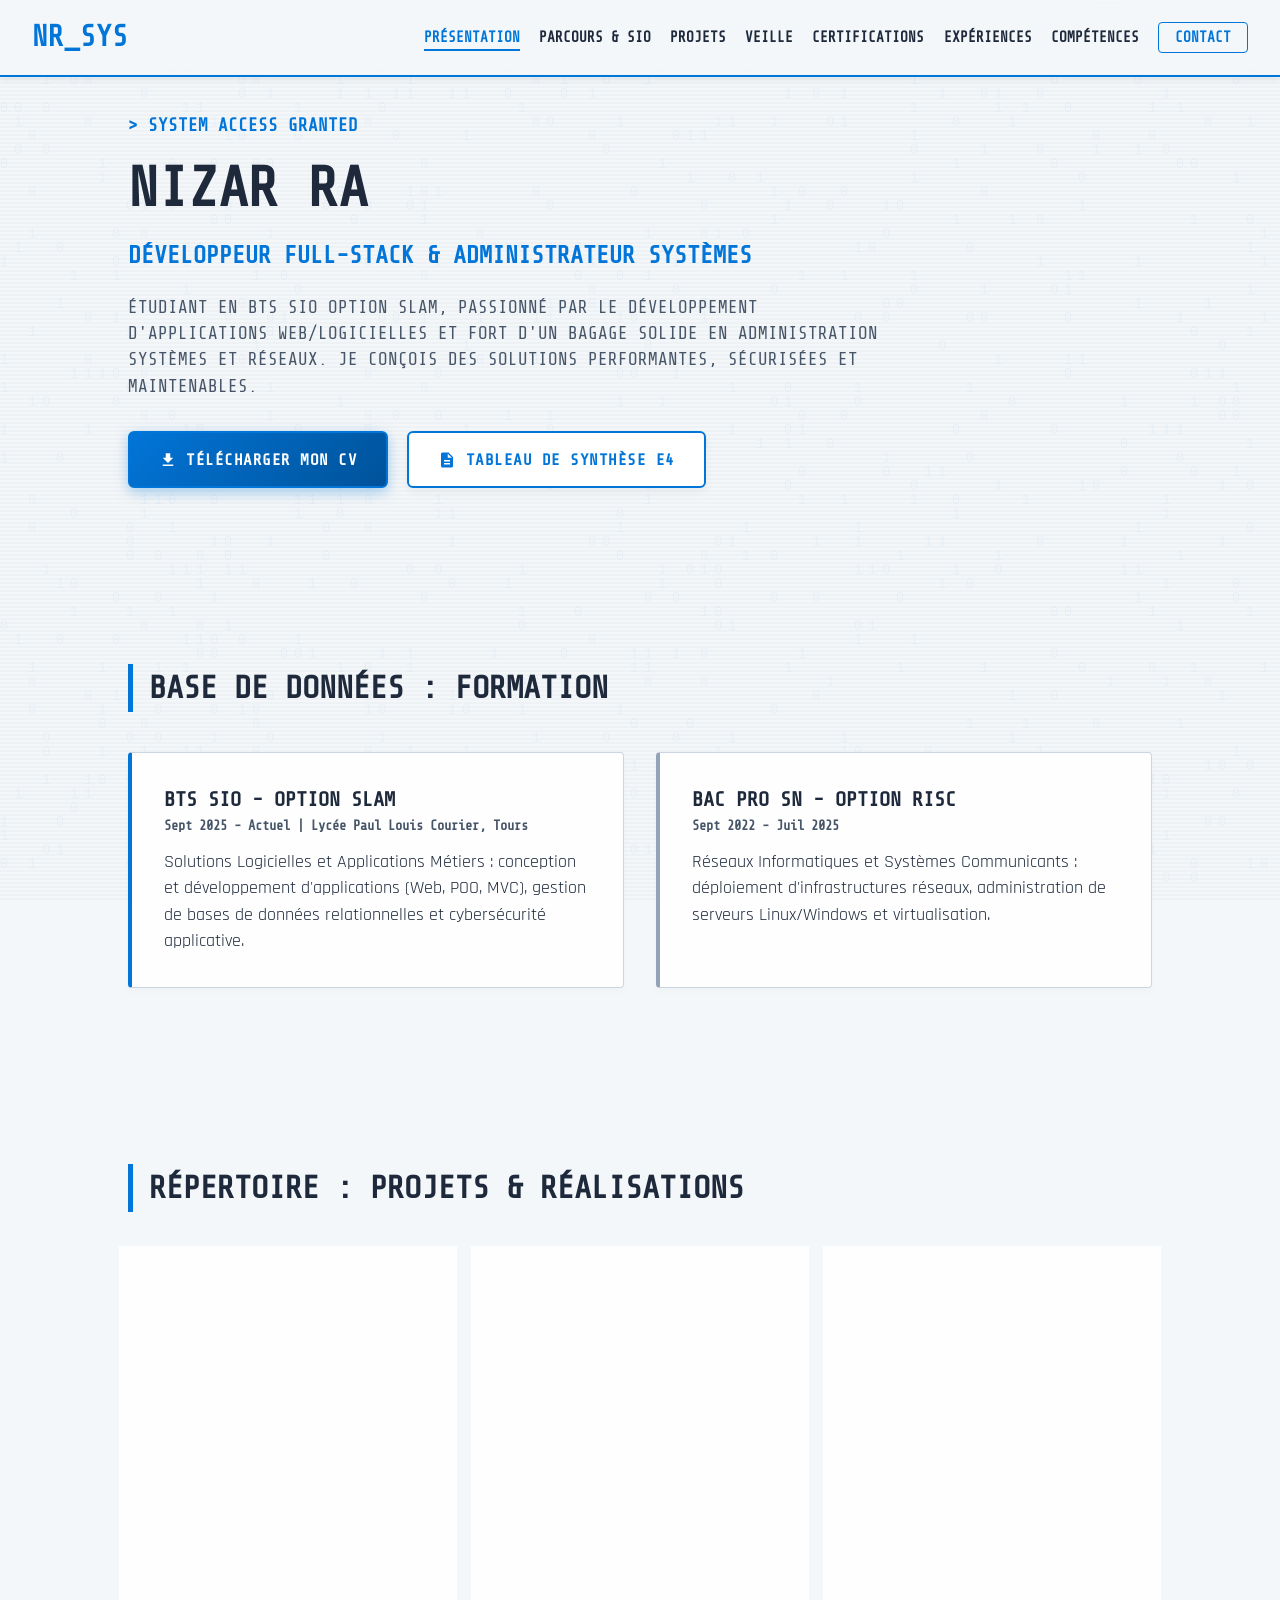
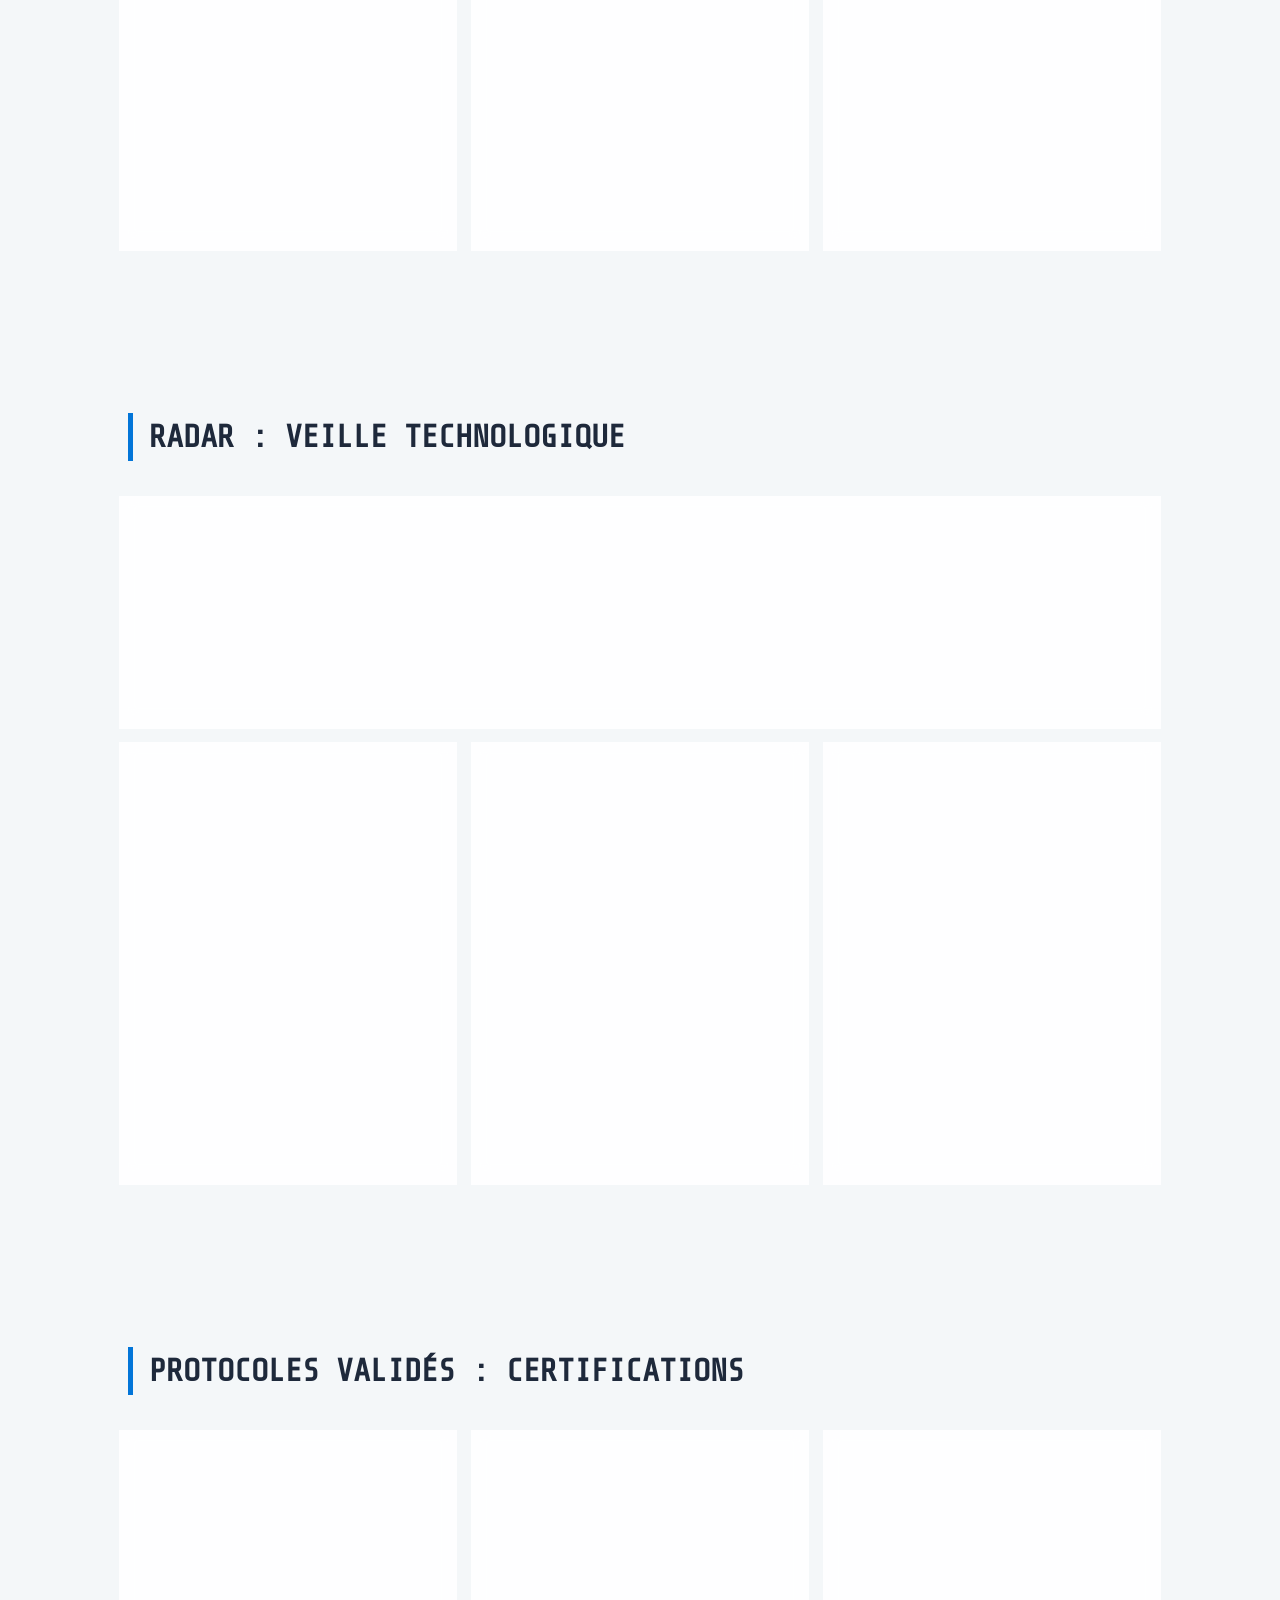
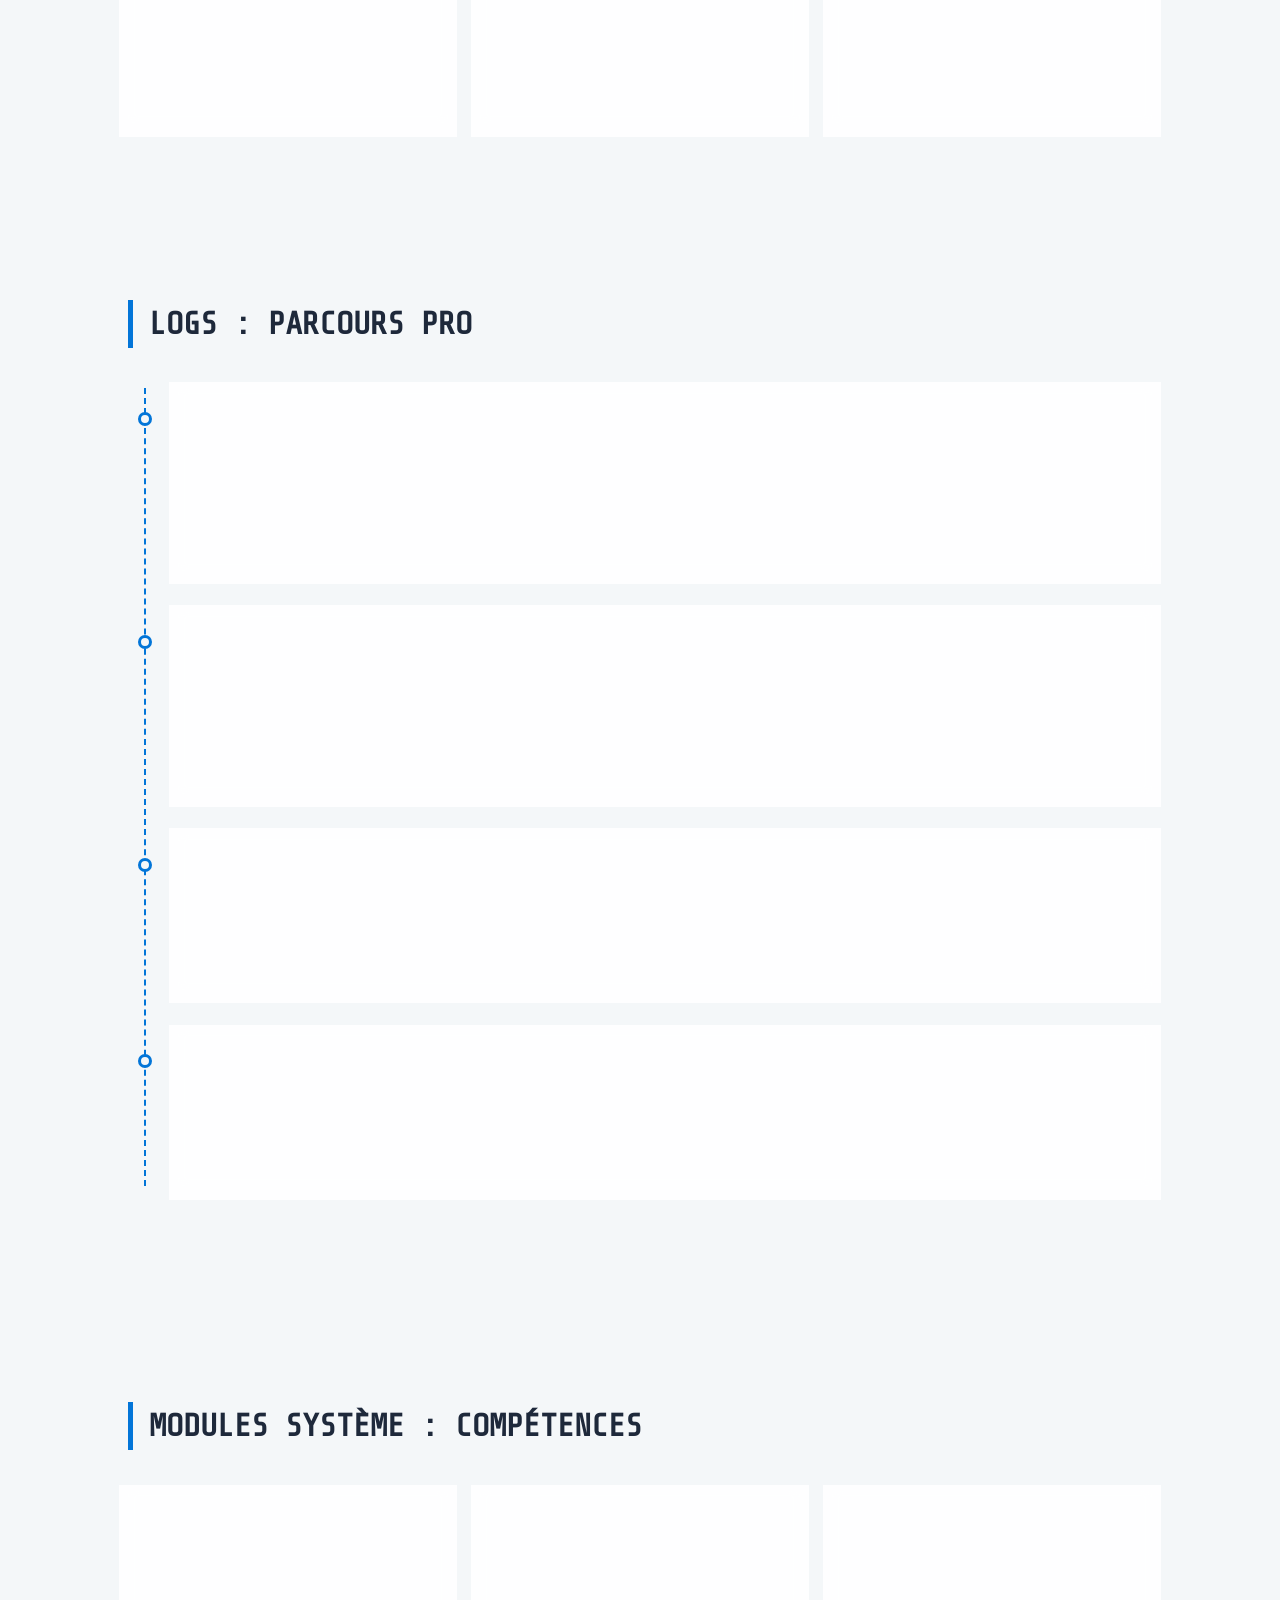
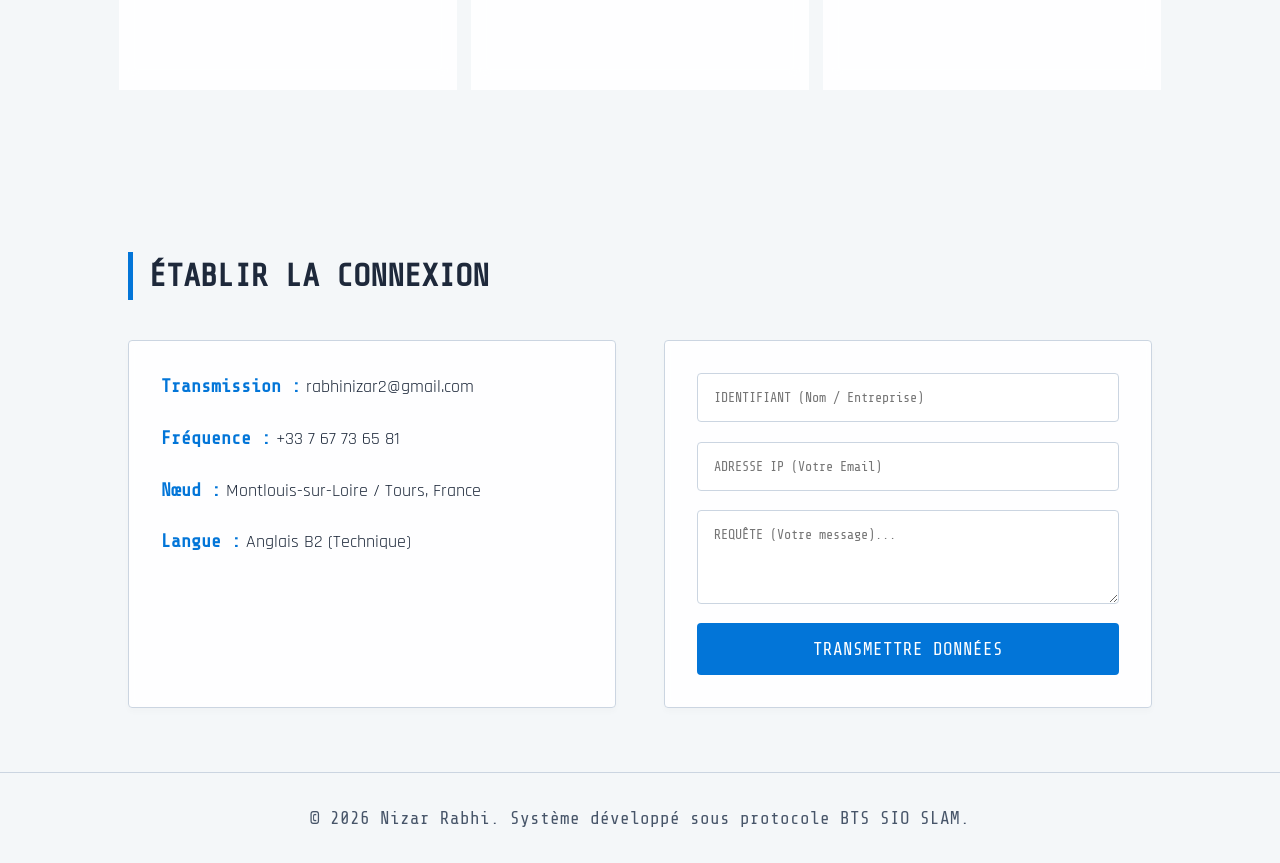
==== commit 7b71312f: "Update print statement from 'Hello' to 'Goodbye'" ====
--- a/portfolio immobile/index.html
+++ b/portfolio immobile/index.html
@@ -7,9 +7,8 @@
     <link rel="preconnect" href="https://fonts.googleapis.com">
     <link rel="preconnect" href="https://fonts.gstatic.com" crossorigin>
     <link href="https://fonts.googleapis.com/css2?family=Share+Tech+Mono&family=Rajdhani:wght@500;700&display=swap" rel="stylesheet">
-    <link rel="stylesheet" href="style.css?v=3">
-
-    <!-- STYLE INTÉGRÉ DIRECTEMENT POUR FORCER L'AFFICHAGE DES BOUTONS ET BADGES -->
+    <link rel="stylesheet" href="style.css?v=4">
+
     <style>
         /* Conteneur des boutons principaux (CV & Tableau E4) */
         .hero-actions {
@@ -36,7 +35,6 @@
             letter-spacing: 0.5px;
         }
 
-        /* Bouton 1 : Bleu plein lumineux */
         .primary-btn, .primary-btn:visited {
             background: linear-gradient(135deg, #0275d8 0%, #005299 100%);
             color: #ffffff !important;
@@ -51,7 +49,6 @@
             color: #ffffff !important;
         }
 
-        /* Bouton 2 : Blanc contour Tech */
         .secondary-btn, .secondary-btn:visited {
             background-color: #ffffff;
             color: #0275d8 !important;
@@ -66,7 +63,6 @@
             box-shadow: 0 8px 20px rgba(2, 117, 216, 0.35);
         }
 
-        /* Icônes dans les boutons */
         .btn-icon {
             width: 18px;
             height: 18px;
@@ -198,7 +194,6 @@
                 <div class="separator-cyan"></div>
                 <p class="terminal-text">Étudiant en BTS SIO option SLAM, passionné par le développement d'applications web/logicielles et fort d'un bagage solide en administration systèmes et réseaux. Je conçois des solutions performantes, sécurisées et maintenables.</p>
                 
-                <!-- Nouveaux boutons stylisés avec icônes -->
                 <div class="hero-actions">
                     <a href="cv-nizar-rabhi.pdf" target="_blank" class="cyber-btn primary-btn">
                         <svg class="btn-icon" viewBox="0 0 24 24"><path d="M19 9h-4V3H9v6H5l7 7 7-7zM5 18v2h14v-2H5z"/></svg>
@@ -324,7 +319,7 @@
             </div>
         </section>
 
-        <!-- CERTIFICATIONS -->
+        <!-- CERTIFICATIONS (AVEC LES 3 CARTES : ANSSI, CNIL ET OPENCLASSROOMS) -->
         <section id="certifications" class="section">
             <h2 class="section-title">PROTOCOLES VALIDÉS : CERTIFICATIONS</h2>
             <div class="card-grid">
